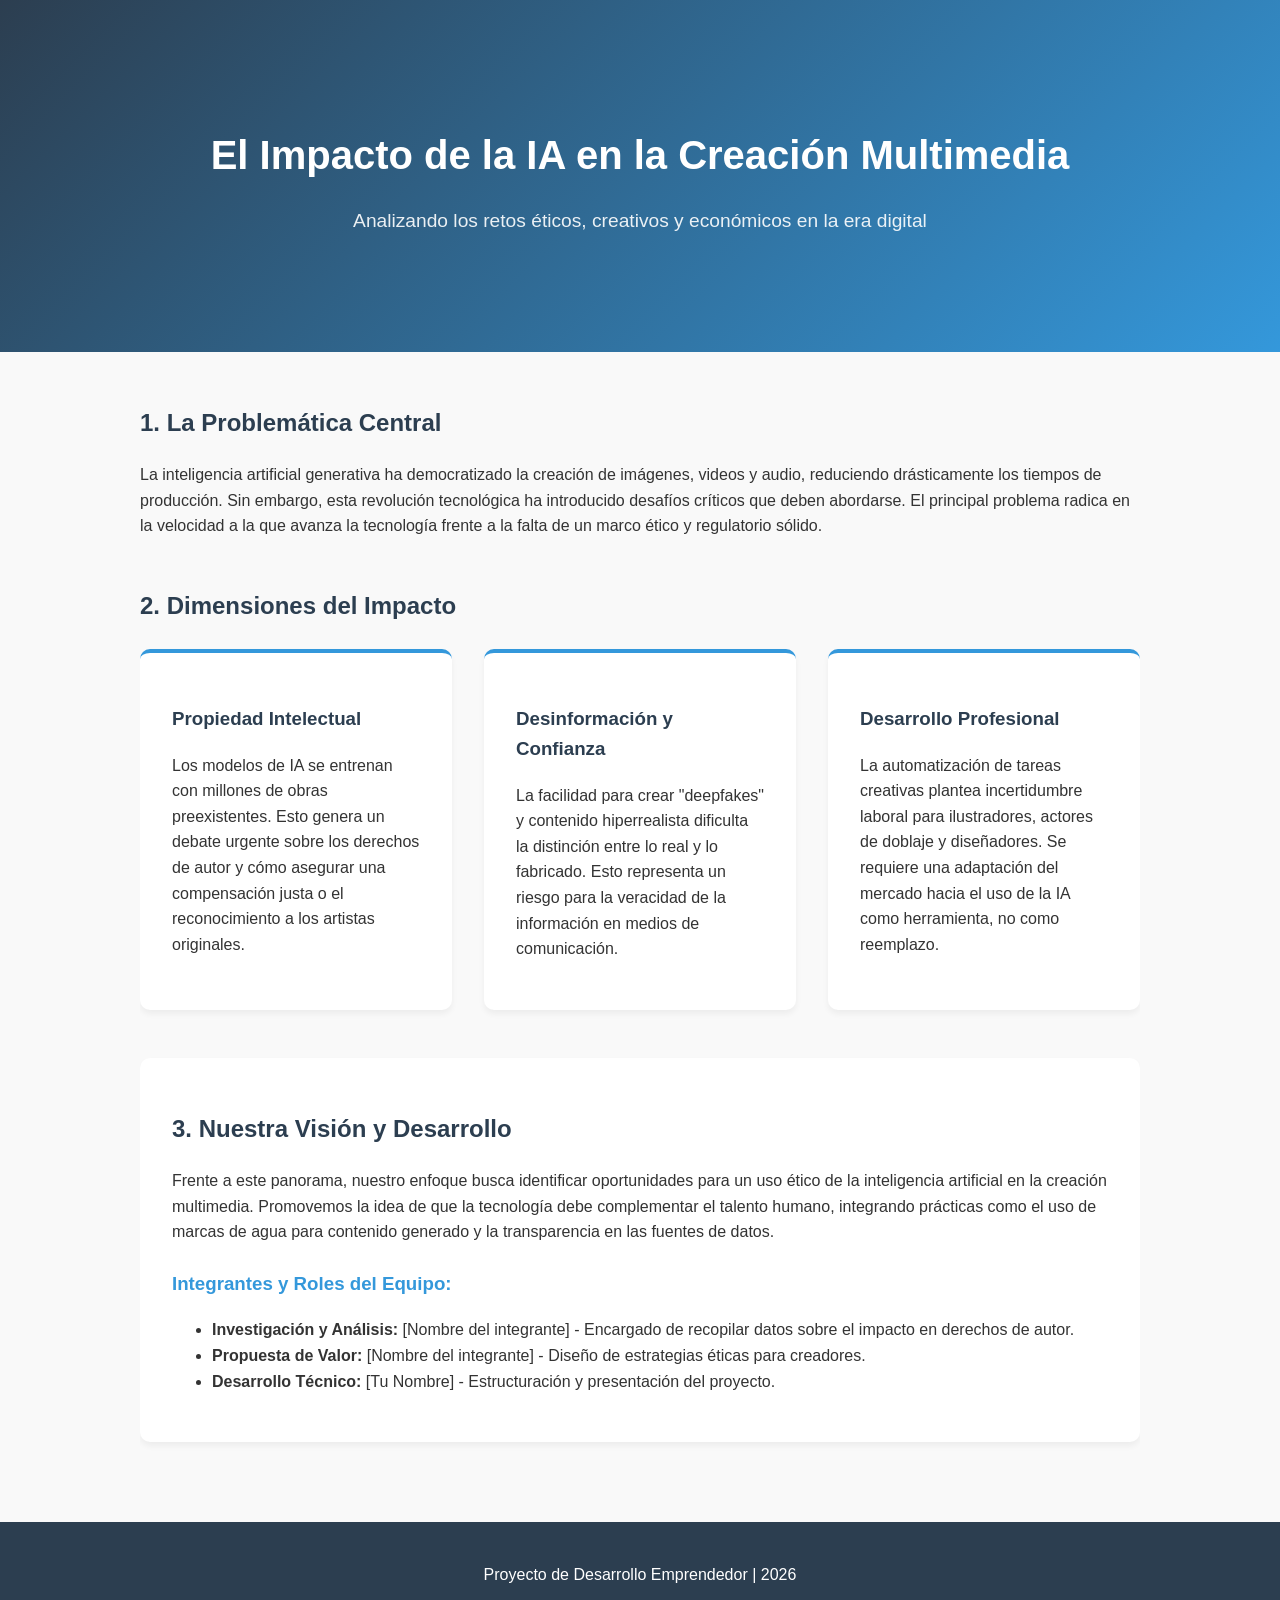
==== index.html @ b36f7582 "Sitio web" ====
<!DOCTYPE html>
<html lang="es">
	<head>
		    <meta charset="UTF-8">
		        <meta name="viewport" content="width=device-width, initial-scale=1.0">
			    <title>IA y Multimedia | Análisis del Impacto</title>
			        <style>
        /* Estilos generales */
        body { 
		            font-family: 'Segoe UI', Tahoma, Geneva, Verdana, sans-serif; 
			                line-height: 1.6; 
					            margin: 0; 
						                padding: 0; 
								            color: #333; 
									                background-color: #f9f9f9;
											        }
	        .container { 
			            width: 85%; 
				                max-width: 1000px;
						            margin: auto; 
							                overflow: hidden; 
									            padding: 2rem 0; 
										            }
		        h1, h2, h3 { color: #2c3e50; }
			        
			        /* Cabecera (Hero Section) */
			        header { 
					            background: linear-gradient(135deg, #2c3e50, #3498db); 
						                color: #fff; 
								            padding: 4rem 0; 
									                text-align: center; 
											        }
				        header h1 { color: #fff; margin-bottom: 0.5rem; font-size: 2.5rem; }
					        header p { font-size: 1.2rem; opacity: 0.9; }

						        /* Tarjetas de cuadrícula */
						        .grid { 
								            display: grid; 
									                grid-template-columns: repeat(auto-fit, minmax(300px, 1fr)); 
											            gap: 2rem; 
												                margin-top: 1.5rem;
														        }
							        .card { 
									            background: #fff; 
										                padding: 2rem; 
												            border-radius: 10px; 
													                box-shadow: 0 4px 6px rgba(0,0,0,0.05); 
															            border-top: 4px solid #3498db;
																            }
								        
								        /* Sección del Proyecto / Equipo */
								        .equipo {
										            background: #fff;
											                padding: 2rem;
													            border-radius: 10px;
														                margin-top: 3rem;
																            box-shadow: 0 4px 6px rgba(0,0,0,0.05);
																	            }

									        /* Pie de página */
									        footer { 
											            background: #2c3e50; 
												                color: #fff; 
														            text-align: center; 
															                padding: 1.5rem 0; 
																	            margin-top: 3rem; 
																		            }

										        /* Responsividad para móviles */
										        @media(max-width: 768px) { 
												            header { padding: 2rem 0; }
													                .container { width: 95%; }
															        }
											    </style>
	</head>
	<body>

		    <header>
			            <div class="container">
					                <h1>El Impacto de la IA en la Creación Multimedia</h1>
							            <p>Analizando los retos éticos, creativos y económicos en la era digital</p>
								            </div>
									        </header>

										    <div class="container">
											            <section id="problematica">
													                <h2>1. La Problemática Central</h2>
															            <p>La inteligencia artificial generativa ha democratizado la creación de imágenes, videos y audio, reduciendo drásticamente los tiempos de producción. Sin embargo, esta revolución tecnológica ha introducido desafíos críticos que deben abordarse. El principal problema radica en la velocidad a la que avanza la tecnología frente a la falta de un marco ético y regulatorio sólido.</p>
																            </section>

																	            <section id="impacto" style="margin-top: 3rem;">
																			                <h2>2. Dimensiones del Impacto</h2>
																					            <div class="grid">
																							                    <div class="card">
																										                        <h3>Propiedad Intelectual</h3>
																													                    <p>Los modelos de IA se entrenan con millones de obras preexistentes. Esto genera un debate urgente sobre los derechos de autor y cómo asegurar una compensación justa o el reconocimiento a los artistas originales.</p>
																															                    </div>
																																	                    <div class="card">
																																				                        <h3>Desinformación y Confianza</h3>
																																							                    <p>La facilidad para crear "deepfakes" y contenido hiperrealista dificulta la distinción entre lo real y lo fabricado. Esto representa un riesgo para la veracidad de la información en medios de comunicación.</p>
																																									                    </div>
																																											                    <div class="card">
																																														                        <h3>Desarrollo Profesional</h3>
																																																	                    <p>La automatización de tareas creativas plantea incertidumbre laboral para ilustradores, actores de doblaje y diseñadores. Se requiere una adaptación del mercado hacia el uso de la IA como herramienta, no como reemplazo.</p>
																																																			                    </div>
																																																					                </div>
																																																							        </section>

																																																								        <section class="equipo" id="proyecto">
																																																										            <h2>3. Nuestra Visión y Desarrollo</h2>
																																																											                <p>Frente a este panorama, nuestro enfoque busca identificar oportunidades para un uso ético de la inteligencia artificial en la creación multimedia. Promovemos la idea de que la tecnología debe complementar el talento humano, integrando prácticas como el uso de marcas de agua para contenido generado y la transparencia en las fuentes de datos.</p>
																																																													            
																																																													            <h3 style="margin-top: 1.5rem; color: #3498db;">Integrantes y Roles del Equipo:</h3>
																																																														                <ul>
																																																																	                <li><strong>Investigación y Análisis:</strong> [Nombre del integrante] - Encargado de recopilar datos sobre el impacto en derechos de autor.</li>
																																																																			                <li><strong>Propuesta de Valor:</strong> [Nombre del integrante] - Diseño de estrategias éticas para creadores.</li>
																																																																					                <li><strong>Desarrollo Técnico:</strong> [Tu Nombre] - Estructuración y presentación del proyecto.</li>
																																																																							            </ul>
																																																																								            </section>
																																																																									        </div>

																																																																										    <footer>
																																																																											            <p>Proyecto de Desarrollo Emprendedor | 2026</p>
																																																																												        </footer>

	</body>
</html>
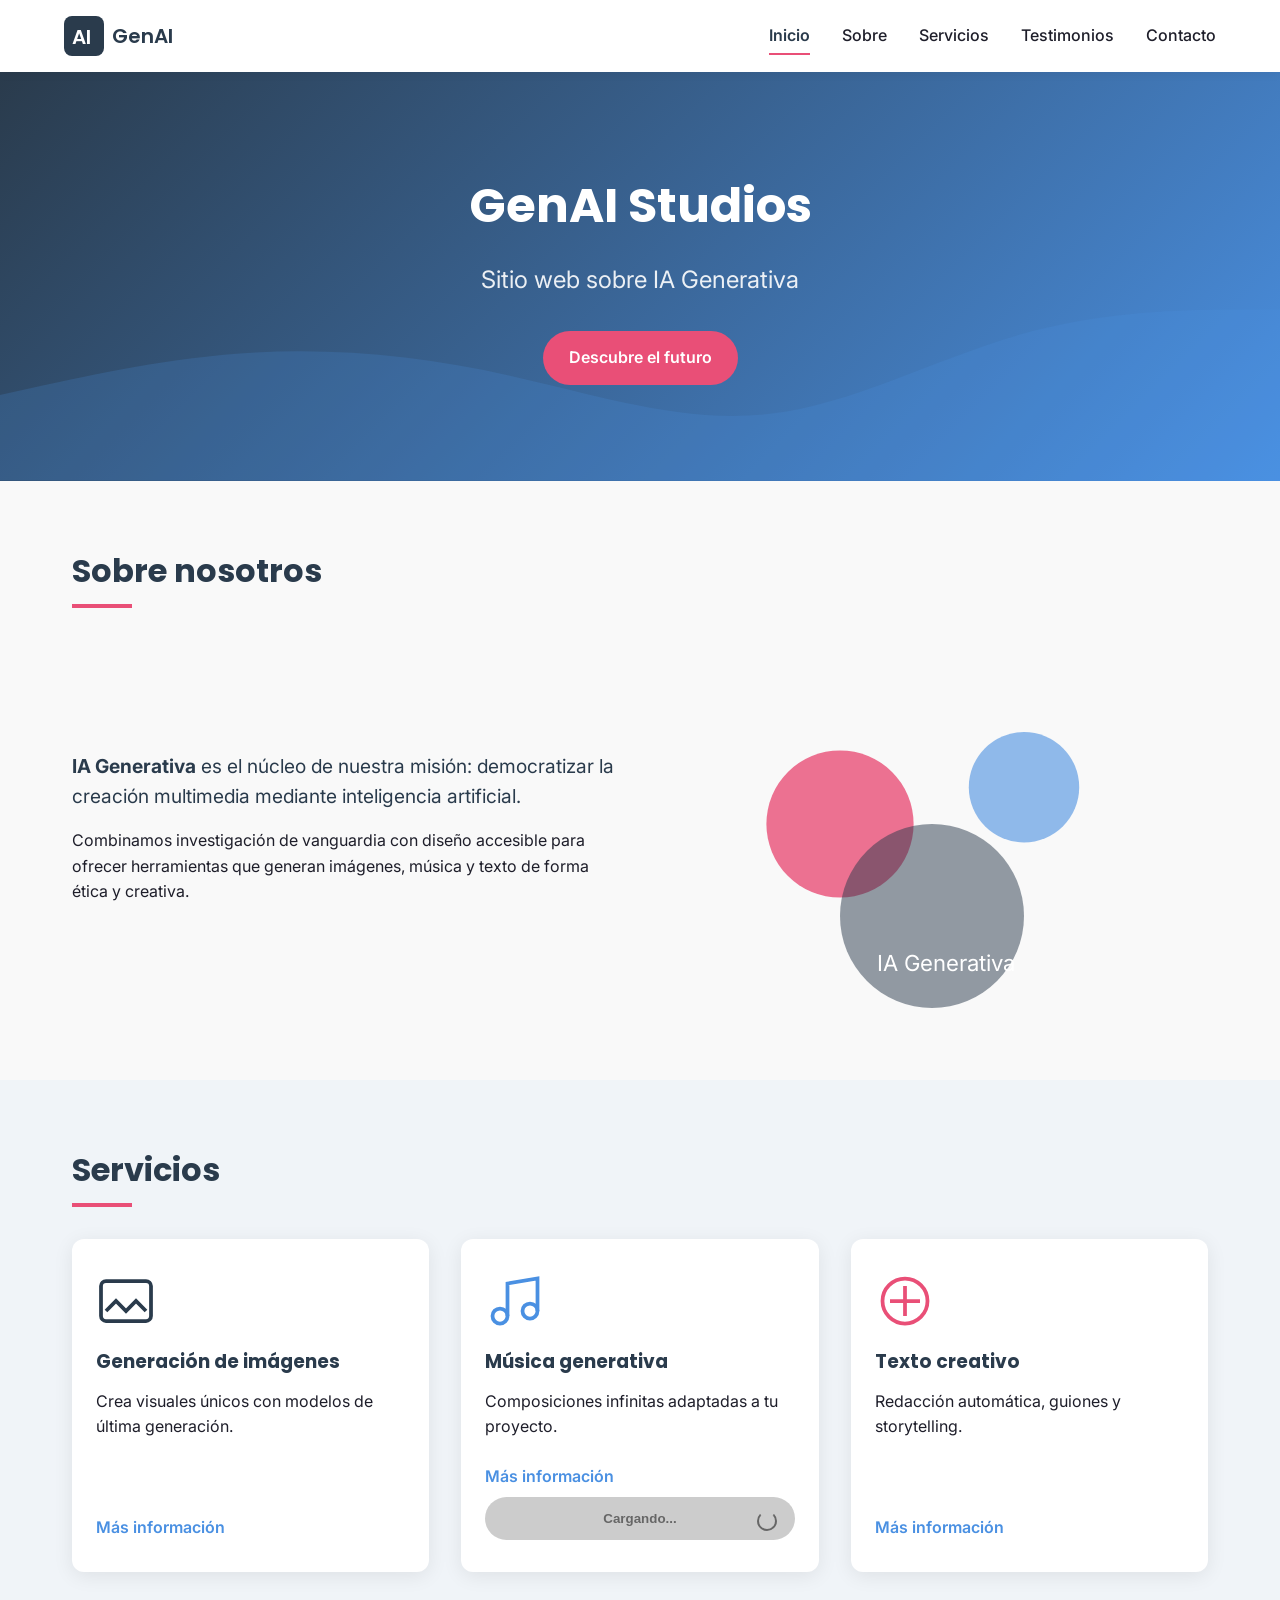
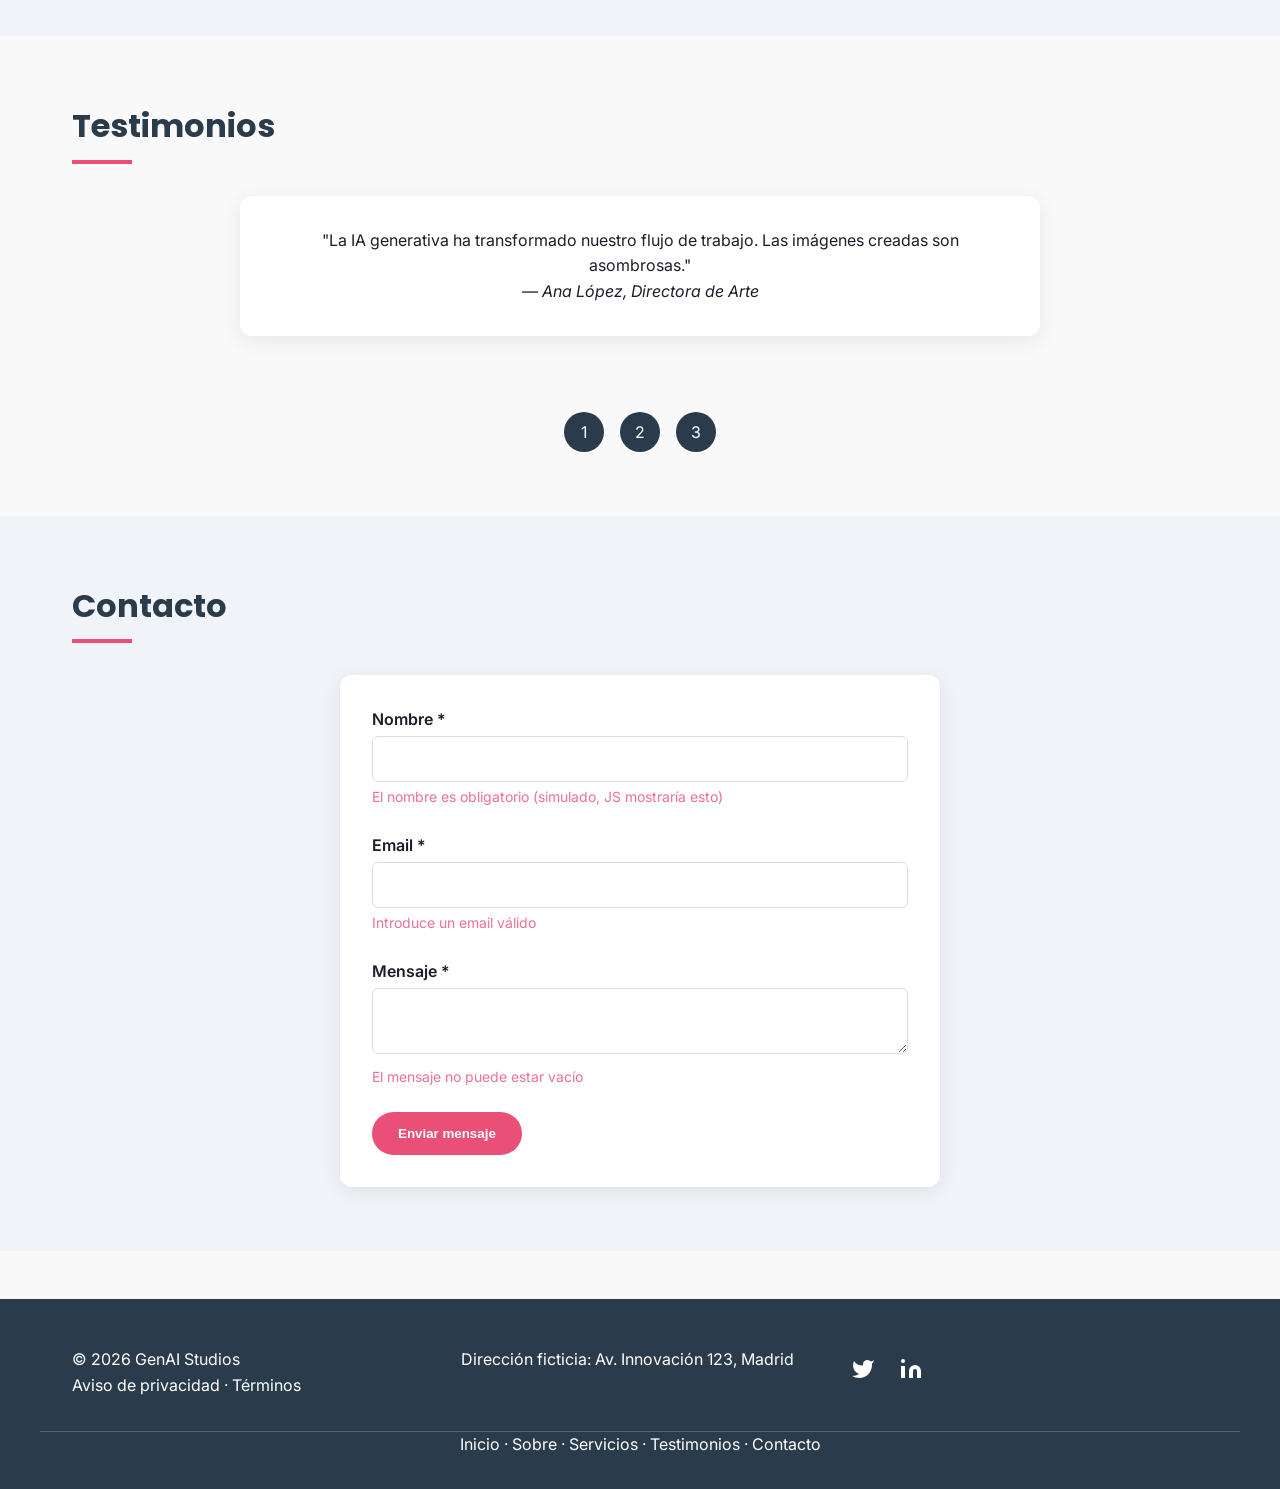
==== commit eafa30b6: "Add files via upload" ====
--- a/index.html
+++ b/index.html
@@ -1,128 +1,277 @@
 <!DOCTYPE html>
 <html lang="es">
-	<head>
-		    <meta charset="UTF-8">
-		        <meta name="viewport" content="width=device-width, initial-scale=1.0">
-			    <title>IA y Multimedia | Análisis del Impacto</title>
-			        <style>
-        /* Estilos generales */
-        body { 
-		            font-family: 'Segoe UI', Tahoma, Geneva, Verdana, sans-serif; 
-			                line-height: 1.6; 
-					            margin: 0; 
-						                padding: 0; 
-								            color: #333; 
-									                background-color: #f9f9f9;
-											        }
-	        .container { 
-			            width: 85%; 
-				                max-width: 1000px;
-						            margin: auto; 
-							                overflow: hidden; 
-									            padding: 2rem 0; 
-										            }
-		        h1, h2, h3 { color: #2c3e50; }
-			        
-			        /* Cabecera (Hero Section) */
-			        header { 
-					            background: linear-gradient(135deg, #2c3e50, #3498db); 
-						                color: #fff; 
-								            padding: 4rem 0; 
-									                text-align: center; 
-											        }
-				        header h1 { color: #fff; margin-bottom: 0.5rem; font-size: 2.5rem; }
-					        header p { font-size: 1.2rem; opacity: 0.9; }
-
-						        /* Tarjetas de cuadrícula */
-						        .grid { 
-								            display: grid; 
-									                grid-template-columns: repeat(auto-fit, minmax(300px, 1fr)); 
-											            gap: 2rem; 
-												                margin-top: 1.5rem;
-														        }
-							        .card { 
-									            background: #fff; 
-										                padding: 2rem; 
-												            border-radius: 10px; 
-													                box-shadow: 0 4px 6px rgba(0,0,0,0.05); 
-															            border-top: 4px solid #3498db;
-																            }
-								        
-								        /* Sección del Proyecto / Equipo */
-								        .equipo {
-										            background: #fff;
-											                padding: 2rem;
-													            border-radius: 10px;
-														                margin-top: 3rem;
-																            box-shadow: 0 4px 6px rgba(0,0,0,0.05);
-																	            }
-
-									        /* Pie de página */
-									        footer { 
-											            background: #2c3e50; 
-												                color: #fff; 
-														            text-align: center; 
-															                padding: 1.5rem 0; 
-																	            margin-top: 3rem; 
-																		            }
-
-										        /* Responsividad para móviles */
-										        @media(max-width: 768px) { 
-												            header { padding: 2rem 0; }
-													                .container { width: 95%; }
-															        }
-											    </style>
-	</head>
-	<body>
-
-		    <header>
-			            <div class="container">
-					                <h1>El Impacto de la IA en la Creación Multimedia</h1>
-							            <p>Analizando los retos éticos, creativos y económicos en la era digital</p>
-								            </div>
-									        </header>
-
-										    <div class="container">
-											            <section id="problematica">
-													                <h2>1. La Problemática Central</h2>
-															            <p>La inteligencia artificial generativa ha democratizado la creación de imágenes, videos y audio, reduciendo drásticamente los tiempos de producción. Sin embargo, esta revolución tecnológica ha introducido desafíos críticos que deben abordarse. El principal problema radica en la velocidad a la que avanza la tecnología frente a la falta de un marco ético y regulatorio sólido.</p>
-																            </section>
-
-																	            <section id="impacto" style="margin-top: 3rem;">
-																			                <h2>2. Dimensiones del Impacto</h2>
-																					            <div class="grid">
-																							                    <div class="card">
-																										                        <h3>Propiedad Intelectual</h3>
-																													                    <p>Los modelos de IA se entrenan con millones de obras preexistentes. Esto genera un debate urgente sobre los derechos de autor y cómo asegurar una compensación justa o el reconocimiento a los artistas originales.</p>
-																															                    </div>
-																																	                    <div class="card">
-																																				                        <h3>Desinformación y Confianza</h3>
-																																							                    <p>La facilidad para crear "deepfakes" y contenido hiperrealista dificulta la distinción entre lo real y lo fabricado. Esto representa un riesgo para la veracidad de la información en medios de comunicación.</p>
-																																									                    </div>
-																																											                    <div class="card">
-																																														                        <h3>Desarrollo Profesional</h3>
-																																																	                    <p>La automatización de tareas creativas plantea incertidumbre laboral para ilustradores, actores de doblaje y diseñadores. Se requiere una adaptación del mercado hacia el uso de la IA como herramienta, no como reemplazo.</p>
-																																																			                    </div>
-																																																					                </div>
-																																																							        </section>
-
-																																																								        <section class="equipo" id="proyecto">
-																																																										            <h2>3. Nuestra Visión y Desarrollo</h2>
-																																																											                <p>Frente a este panorama, nuestro enfoque busca identificar oportunidades para un uso ético de la inteligencia artificial en la creación multimedia. Promovemos la idea de que la tecnología debe complementar el talento humano, integrando prácticas como el uso de marcas de agua para contenido generado y la transparencia en las fuentes de datos.</p>
-																																																													            
-																																																													            <h3 style="margin-top: 1.5rem; color: #3498db;">Integrantes y Roles del Equipo:</h3>
-																																																														                <ul>
-																																																																	                <li><strong>Investigación y Análisis:</strong> [Nombre del integrante] - Encargado de recopilar datos sobre el impacto en derechos de autor.</li>
-																																																																			                <li><strong>Propuesta de Valor:</strong> [Nombre del integrante] - Diseño de estrategias éticas para creadores.</li>
-																																																																					                <li><strong>Desarrollo Técnico:</strong> [Tu Nombre] - Estructuración y presentación del proyecto.</li>
-																																																																							            </ul>
-																																																																								            </section>
-																																																																									        </div>
-
-																																																																										    <footer>
-																																																																											            <p>Proyecto de Desarrollo Emprendedor | 2026</p>
-																																																																												        </footer>
-
-	</body>
+<head>
+  <meta charset="UTF-8">
+  <meta name="viewport" content="width=device-width, initial-scale=1.0">
+  <title>GenAI Studios · IA Generativa</title>
+  <!-- Meta description (incluye el tema) -->
+  <meta name="description" content="Sitio web sobre IA Generativa: exploramos el futuro de la multimedia generada por inteligencia artificial. Prototipo estático con HTML y CSS.">
+  <!-- Open Graph / Facebook -->
+  <meta property="og:type" content="website">
+  <meta property="og:title" content="GenAI Studios · IA Generativa">
+  <meta property="og:description" content="Sitio web sobre IA Generativa: multimedia generada por inteligencia artificial. Prototipo interactivo solo con CSS.">
+  <meta property="og:image" content="https://via.placeholder.com/1200x630/2A3B4C/FFFFFF?text=IA+Generativa"> <!-- URL externa opcional -->
+  <meta property="og:url" content="https://ejemplo.com">
+  <meta name="twitter:card" content="summary_large_image">
+  <!-- Fuentes Google -->
+  <link rel="preconnect" href="https://fonts.googleapis.com">
+  <link rel="preconnect" href="https://fonts.gstatic.com" crossorigin>
+  <link href="https://fonts.googleapis.com/css2?family=Inter:opsz,wght@14..32,400;14..32,600;14..32,700&family=Poppins:wght@500;600&display=swap" rel="stylesheet">
+  <!-- Estilos -->
+  <link rel="stylesheet" href="styles.css">
+  <!-- Tema del sitio (comentario obligatorio) -->
+  <!-- Tema del sitio: IA Generativa -->
+</head>
+<body data-topic="IA Generativa">
+  <!-- 
+    =============================================
+    INTERACCIONES IMPLEMENTADAS (SIN JAVASCRIPT)
+    =============================================
+    1. Menú responsive: checkbox-hack (input + label).
+    2. Modal con :target (CTA del hero).
+    3. Tarjetas de servicios con details/summary (más info).
+    4. Carrusel de testimonios con radio buttons + labels.
+    5. Formulario con validación HTML5 y mensaje de éxito mediante ancla (#contacto-gracias).
+    6. Navegación suave con scroll-behavior: smooth.
+    7. Página activa: aria-current="page" en el enlace "Inicio".
+    8. Efectos hover/focus con transiciones y sombras.
+    9. Animaciones al cargar (simulan scroll reveal) con respeto a prefers-reduced-motion.
+    10. Microinteracciones en iconos sociales con @keyframes.
+
+    LIMITACIONES (COMPORTAMIENTOS QUE REQUERIRÍAN JS O BACKEND)
+    - Envío real del formulario: necesitaría backend o fetch. Aquí se simula con ancla.
+    - Validación en tiempo real con mensajes dinámicos: se usaría JS para mostrar errores.
+    - Scroll reveal real (Intersection Observer): se simula con animación al cargar.
+    - Estados de carga (loading/spinner): se muestra un ejemplo estático comentado en servicios.
+    - Persistencia del carrusel sin recarga: los radios funcionan, pero no hay auto-play.
+    =============================================
+  -->
+
+  <!-- HEADER con menú responsive (checkbox hack) -->
+  <header class="header">
+    <div class="header__container">
+      <!-- Logo SVG inline -->
+      <a href="#" class="logo" aria-label="GenAI Studios">
+        <svg width="40" height="40" viewBox="0 0 40 40" fill="none" xmlns="http://www.w3.org/2000/svg" aria-hidden="true">
+          <rect width="40" height="40" rx="8" fill="var(--color-primary)" />
+          <text x="8" y="28" font-family="Poppins, sans-serif" font-size="20" font-weight="600" fill="white">AI</text>
+        </svg>
+        <span class="logo__text">GenAI</span>
+      </a>
+
+      <!-- Checkbox oculto para menú hamburguesa -->
+      <input type="checkbox" id="menu-toggle" class="menu-toggle" aria-hidden="true">
+      <label for="menu-toggle" class="menu-icon" aria-label="Abrir menú">
+        <span></span><span></span><span></span>
+      </label>
+
+      <!-- Menú de navegación -->
+      <nav class="nav" aria-label="Principal">
+        <ul class="nav__list">
+          <li class="nav__item"><a href="#" class="nav__link" aria-current="page">Inicio</a></li>
+          <li class="nav__item"><a href="#sobre" class="nav__link">Sobre</a></li>
+          <li class="nav__item"><a href="#servicios" class="nav__link">Servicios</a></li>
+          <li class="nav__item"><a href="#testimonios" class="nav__link">Testimonios</a></li>
+          <li class="nav__item"><a href="#contacto" class="nav__link">Contacto</a></li>
+        </ul>
+      </nav>
+    </div>
+  </header>
+
+  <main>
+    <!-- HERO con CTA que abre modal :target -->
+    <section class="hero" id="inicio">
+      <div class="hero__content">
+        <h1 class="hero__title">GenAI Studios</h1>
+        <p class="hero__subtitle">Sitio web sobre IA Generativa</p>
+        <a href="#modal-cta" class="btn btn--primary">Descubre el futuro</a>
+      </div>
+      <!-- Fondo SVG inline (ondas) -->
+      <svg class="hero__wave" xmlns="http://www.w3.org/2000/svg" viewBox="0 0 1440 320" preserveAspectRatio="none" aria-hidden="true">
+        <path fill="var(--color-secondary)" fill-opacity="0.2" d="M0,224L48,213.3C96,203,192,181,288,176C384,171,480,181,576,202.7C672,224,768,256,864,245.3C960,235,1056,181,1152,154.7C1248,128,1344,128,1392,128L1440,128L1440,320L1392,320C1344,320,1248,320,1152,320C1056,320,960,320,864,320C768,320,672,320,576,320C480,320,384,320,288,320C192,320,96,320,48,320L0,320Z"></path>
+      </svg>
+    </section>
+
+    <!-- MODAL CSS-only (activado por :target) -->
+    <div class="modal" id="modal-cta">
+      <div class="modal__content">
+        <h2>Bienvenido al futuro generativo</h2>
+        <p>Este modal se abre con <code>:target</code> sin JavaScript. Explora las posibilidades de la IA generativa en multimedia.</p>
+        <a href="#" class="btn btn--secondary">Cerrar</a>
+      </div>
+    </div>
+
+    <!-- SECCIÓN SOBRE NOSOTROS -->
+    <section class="section" id="sobre">
+      <div class="container">
+        <h2 class="section__title">Sobre nosotros</h2>
+        <div class="sobre-grid">
+          <div class="sobre-text">
+            <!-- Primera línea con el tema y objetivo (obligatorio) -->
+            <p class="sobre-intro"><strong>IA Generativa</strong> es el núcleo de nuestra misión: democratizar la creación multimedia mediante inteligencia artificial.</p>
+            <p>Combinamos investigación de vanguardia con diseño accesible para ofrecer herramientas que generan imágenes, música y texto de forma ética y creativa.</p>
+          </div>
+          <div class="sobre-image">
+            <!-- SVG inline ilustrativo -->
+            <svg width="100%" height="200" viewBox="0 0 300 200" xmlns="http://www.w3.org/2000/svg" aria-hidden="true">
+              <circle cx="100" cy="100" r="40" fill="var(--color-accent)" opacity="0.8" />
+              <circle cx="200" cy="80" r="30" fill="var(--color-secondary)" opacity="0.6" />
+              <circle cx="150" cy="150" r="50" fill="var(--color-primary)" opacity="0.5" />
+              <text x="120" y="180" font-family="Inter" fill="white" font-size="12">IA Generativa</text>
+            </svg>
+          </div>
+        </div>
+      </div>
+    </section>
+
+    <!-- SECCIÓN SERVICIOS con tarjetas y details/summary -->
+    <section class="section section--alt" id="servicios">
+      <div class="container">
+        <h2 class="section__title">Servicios</h2>
+        <div class="cards-grid">
+          <!-- Tarjeta 1 -->
+          <article class="card">
+            <svg class="card__icon" width="60" height="60" viewBox="0 0 24 24" fill="none" stroke="currentColor" stroke-width="1.5" aria-hidden="true"><path d="M4 16l4-4 4 4 4-4 4 4" stroke="var(--color-primary)"/><rect x="2" y="4" width="20" height="16" rx="2" stroke="var(--color-primary)"/></svg>
+            <h3 class="card__title">Generación de imágenes</h3>
+            <p class="card__desc">Crea visuales únicos con modelos de última generación.</p>
+            <details class="card__details">
+              <summary class="card__summary">Más información</summary>
+              <p class="card__extra">Desde bocetos a fotorrealismo, entrenamos modelos personalizados para tu marca.</p>
+            </details>
+          </article>
+          <!-- Tarjeta 2 con simulación de "loading" (estático) -->
+          <article class="card">
+            <svg class="card__icon" width="60" height="60" viewBox="0 0 24 24" fill="none" stroke="currentColor" stroke-width="1.5" aria-hidden="true"><path d="M9 18V5l12-2v13" stroke="var(--color-secondary)"/><circle cx="6" cy="18" r="3" stroke="var(--color-secondary)"/><circle cx="18" cy="16" r="3" stroke="var(--color-secondary)"/></svg>
+            <h3 class="card__title">Música generativa</h3>
+            <p class="card__desc">Composiciones infinitas adaptadas a tu proyecto.</p>
+            <details class="card__details">
+              <summary class="card__summary">Más información</summary>
+              <p class="card__extra">Usamos redes neuronales para generar bandas sonoras únicas en tiempo real.</p>
+            </details>
+            <!-- Ejemplo de botón con spinner CSS (simula loading, solo visual) -->
+            <button class="btn btn--loading-sim" disabled aria-label="Simulación de carga">Cargando...</button>
+            <!-- Comentario: en un caso real, JS cambiaría el estado. Aquí es estático. -->
+          </article>
+          <!-- Tarjeta 3 -->
+          <article class="card">
+            <svg class="card__icon" width="60" height="60" viewBox="0 0 24 24" fill="none" stroke="currentColor" stroke-width="1.5" aria-hidden="true"><path d="M12 6v12M6 12h12" stroke="var(--color-accent)"/><circle cx="12" cy="12" r="9" stroke="var(--color-accent)"/></svg>
+            <h3 class="card__title">Texto creativo</h3>
+            <p class="card__desc">Redacción automática, guiones y storytelling.</p>
+            <details class="card__details">
+              <summary class="card__summary">Más información</summary>
+              <p class="card__extra">Modelos de lenguaje ajustados a tu tono y necesidades.</p>
+            </details>
+          </article>
+        </div>
+      </div>
+    </section>
+
+    <!-- SECCIÓN TESTIMONIOS con carrusel de radio buttons -->
+    <section class="section" id="testimonios">
+      <div class="container">
+        <h2 class="section__title">Testimonios</h2>
+        <div class="carousel-container">
+          <!-- Radios ocultos -->
+          <input type="radio" name="testimonial" id="test-1" class="carousel-radio" checked>
+          <input type="radio" name="testimonial" id="test-2" class="carousel-radio">
+          <input type="radio" name="testimonial" id="test-3" class="carousel-radio">
+
+          <!-- Slides -->
+          <div class="carousel-slides">
+            <div class="slide" id="slide1">
+              <blockquote>
+                <p>"La IA generativa ha transformado nuestro flujo de trabajo. Las imágenes creadas son asombrosas."</p>
+                <cite>— Ana López, Directora de Arte</cite>
+              </blockquote>
+            </div>
+            <div class="slide" id="slide2">
+              <blockquote>
+                <p>"La música generada encaja perfectamente con nuestros vídeos. Ahorramos horas de edición."</p>
+                <cite>— Carlos Ruiz, Productor Audiovisual</cite>
+              </blockquote>
+            </div>
+            <div class="slide" id="slide3">
+              <blockquote>
+                <p>"El texto generado es coherente y creativo. Ideal para campañas de marketing."</p>
+                <cite>— Marta Gómez, Content Manager</cite>
+              </blockquote>
+            </div>
+          </div>
+
+          <!-- Controles (labels) -->
+          <div class="carousel-controls">
+            <label for="test-1" class="carousel-label" aria-label="Testimonio 1">1</label>
+            <label for="test-2" class="carousel-label" aria-label="Testimonio 2">2</label>
+            <label for="test-3" class="carousel-label" aria-label="Testimonio 3">3</label>
+          </div>
+        </div>
+      </div>
+    </section>
+
+    <!-- SECCIÓN CONTACTO con formulario y éxito por ancla -->
+    <section class="section section--alt" id="contacto">
+      <div class="container">
+        <h2 class="section__title">Contacto</h2>
+        <!-- Formulario con validación HTML5; action apunta a #contacto-gracias -->
+        <form action="#contacto-gracias" method="get" class="form">
+          <div class="form__group">
+            <label for="nombre">Nombre *</label>
+            <input type="text" id="nombre" name="nombre" required aria-required="true" aria-describedby="nombre-error">
+            <!-- Mensaje de error estático (solo visible con :invalid? No sin JS. Se comenta su propósito) -->
+            <span id="nombre-error" class="form__error">El nombre es obligatorio (simulado, JS mostraría esto)</span>
+          </div>
+          <div class="form__group">
+            <label for="email">Email *</label>
+            <input type="email" id="email" name="email" required aria-required="true" aria-describedby="email-error">
+            <span id="email-error" class="form__error">Introduce un email válido</span>
+          </div>
+          <div class="form__group">
+            <label for="mensaje">Mensaje *</label>
+            <textarea id="mensaje" name="mensaje" required aria-required="true" aria-describedby="mensaje-error"></textarea>
+            <span id="mensaje-error" class="form__error">El mensaje no puede estar vacío</span>
+          </div>
+          <button type="submit" class="btn btn--primary">Enviar mensaje</button>
+        </form>
+
+        <!-- Mensaje de éxito oculto que se muestra al llegar al ancla #contacto-gracias -->
+        <div id="contacto-gracias" class="success-message">
+          <p>¡Gracias por contactarnos! Te responderemos a la mayor brevedad. (Simulación: el envío real requiere backend).</p>
+          <a href="#contacto" class="btn btn--secondary">Volver al formulario</a>
+        </div>
+      </div>
+    </section>
+  </main>
+
+  <!-- FOOTER -->
+  <footer class="footer">
+    <div class="container footer__grid">
+      <div class="footer__col">
+        <p>&copy; 2026 GenAI Studios</p>
+        <p>Aviso de privacidad · Términos</p>
+      </div>
+      <div class="footer__col">
+        <p>Dirección ficticia: Av. Innovación 123, Madrid</p>
+      </div>
+      <div class="footer__col footer__social">
+        <!-- Iconos sociales con microinteracción (hover animado) -->
+        <a href="#" aria-label="Twitter">
+          <svg width="24" height="24" viewBox="0 0 24 24" fill="currentColor"><path d="M23 3a10.9 10.9 0 0 1-3.14 1.53 4.48 4.48 0 0 0-7.86 3v1A10.66 10.66 0 0 1 3 4s-4 9 5 13a11.64 11.64 0 0 1-7 2c9 5 20 0 20-11.5a4.5 4.5 0 0 0-.08-.83A7.72 7.72 0 0 0 23 3z"/></svg>
+        </a>
+        <a href="#" aria-label="LinkedIn">
+          <svg width="24" height="24" viewBox="0 0 24 24" fill="currentColor"><path d="M16 8a6 6 0 0 1 6 6v7h-4v-7a2 2 0 0 0-2-2 2 2 0 0 0-2 2v7h-4v-7a6 6 0 0 1 6-6z"/><rect x="2" y="9" width="4" height="12"/><circle cx="4" cy="4" r="2"/></svg>
+        </a>
+      </div>
+    </div>
+    <!-- Enlaces secundarios -->
+    <div class="container footer__links">
+      <a href="#">Inicio</a> · <a href="#sobre">Sobre</a> · <a href="#servicios">Servicios</a> · <a href="#testimonios">Testimonios</a> · <a href="#contacto">Contacto</a>
+    </div>
+  </footer>
+
+  <!-- Nota sobre sitemap y robots (recomendados pero no incluidos por restricción) -->
+  <!-- 
+    En un sitio real se incluirían robots.txt y sitemap.xml para SEO.
+    Por restricción del entregable (solo HTML/CSS) no se añaden.
+  -->
+</body>
 </html>
-
--- a/styles.css
+++ b/styles.css
@@ -0,0 +1,670 @@
+/* ========== GLOBAL & VARIABLES ========== */
+:root {
+  /* Paleta de 3 colores */
+  --color-primary: #2A3B4C;    /* Azul oscuro */
+  --color-secondary: #4A90E2;  /* Azul medio */
+  --color-accent: #E94F77;      /* Rosa */
+  --color-bg: #F9F9F9;
+  --color-text: #1E1E2A;
+  --color-text-light: #FFFFFF;
+  --color-border: #DDD;
+
+  /* Tipografía */
+  --font-body: 'Inter', sans-serif;
+  --font-heading: 'Poppins', sans-serif;
+
+  /* Transiciones */
+  --transition: all 0.3s ease;
+  --shadow: 0 4px 20px rgba(0,0,0,0.08);
+  --shadow-hover: 0 10px 30px rgba(0,0,0,0.15);
+
+  /* Espaciado */
+  --container-padding: 1.5rem;
+  --section-spacing: 4rem;
+}
+
+/* Reset básico */
+* {
+  margin: 0;
+  padding: 0;
+  box-sizing: border-box;
+}
+
+html {
+  scroll-behavior: smooth; /* Navegación suave */
+  font-size: 100%;
+}
+
+body {
+  font-family: var(--font-body);
+  color: var(--color-text);
+  background-color: var(--color-bg);
+  line-height: 1.6;
+}
+
+/* ========== LAYOUT ========== */
+.container {
+  max-width: 1200px;
+  margin: 0 auto;
+  padding: 0 var(--container-padding);
+}
+
+.section {
+  padding: var(--section-spacing) 0;
+}
+
+.section--alt {
+  background-color: #f0f4f8;
+}
+
+.section__title {
+  font-family: var(--font-heading);
+  font-size: 2rem;
+  margin-bottom: 2rem;
+  color: var(--color-primary);
+  position: relative;
+  display: inline-block;
+}
+.section__title::after {
+  content: '';
+  display: block;
+  width: 60px;
+  height: 4px;
+  background: var(--color-accent);
+  margin-top: 0.5rem;
+}
+
+/* ========== HEADER & NAV (checkbox hack) ========== */
+.header {
+  background-color: white;
+  box-shadow: 0 2px 10px rgba(0,0,0,0.05);
+  position: sticky;
+  top: 0;
+  z-index: 100;
+}
+
+.header__container {
+  display: flex;
+  justify-content: space-between;
+  align-items: center;
+  max-width: 1200px;
+  margin: 0 auto;
+  padding: 1rem var(--container-padding);
+}
+
+.logo {
+  display: flex;
+  align-items: center;
+  gap: 0.5rem;
+  text-decoration: none;
+  font-weight: 600;
+  font-family: var(--font-heading);
+  color: var(--color-primary);
+}
+
+.logo__text {
+  font-size: 1.25rem;
+}
+
+/* Checkbox oculto */
+.menu-toggle {
+  display: none;
+}
+
+/* Ícono hamburguesa (solo móvil) */
+.menu-icon {
+  display: none;
+  flex-direction: column;
+  justify-content: space-between;
+  width: 30px;
+  height: 21px;
+  cursor: pointer;
+}
+.menu-icon span {
+  display: block;
+  height: 3px;
+  width: 100%;
+  background-color: var(--color-primary);
+  border-radius: 3px;
+  transition: var(--transition);
+}
+
+.nav__list {
+  display: flex;
+  list-style: none;
+  gap: 2rem;
+}
+
+.nav__link {
+  text-decoration: none;
+  color: var(--color-text);
+  font-weight: 500;
+  padding: 0.5rem 0;
+  border-bottom: 2px solid transparent;
+  transition: var(--transition);
+}
+
+.nav__link:hover,
+.nav__link:focus {
+  color: var(--color-secondary);
+  border-bottom-color: var(--color-secondary);
+  outline: none;
+}
+
+.nav__link[aria-current="page"] {
+  border-bottom-color: var(--color-accent);
+  color: var(--color-primary);
+  font-weight: 600;
+}
+
+/* Responsive: mobile */
+@media (max-width: 768px) {
+  .menu-icon {
+    display: flex;
+  }
+
+  .nav {
+    position: absolute;
+    top: 100%;
+    left: 0;
+    right: 0;
+    background: white;
+    box-shadow: 0 10px 20px rgba(0,0,0,0.1);
+    max-height: 0;
+    overflow: hidden;
+    transition: max-height 0.4s ease;
+  }
+
+  .menu-toggle:checked ~ .nav {
+    max-height: 300px; /* suficiente para el menú */
+  }
+
+  .nav__list {
+    flex-direction: column;
+    padding: 1rem;
+    gap: 1rem;
+  }
+}
+
+/* ========== HERO ========== */
+.hero {
+  position: relative;
+  background: linear-gradient(135deg, var(--color-primary) 0%, var(--color-secondary) 100%);
+  color: white;
+  padding: 6rem 0;
+  text-align: center;
+  overflow: hidden;
+}
+
+.hero__content {
+  position: relative;
+  z-index: 2;
+  max-width: 800px;
+  margin: 0 auto;
+  padding: 0 1rem;
+}
+
+.hero__title {
+  font-family: var(--font-heading);
+  font-size: 3rem;
+  margin-bottom: 1rem;
+  animation: fadeInUp 1s ease;
+}
+
+.hero__subtitle {
+  font-size: 1.5rem;
+  margin-bottom: 2rem;
+  opacity: 0.9;
+}
+
+.hero__wave {
+  position: absolute;
+  bottom: 0;
+  left: 0;
+  width: 100%;
+  line-height: 0;
+}
+
+/* ========== BOTONES ========== */
+.btn {
+  display: inline-block;
+  padding: 0.75rem 1.5rem;
+  border-radius: 30px;
+  text-decoration: none;
+  font-weight: 600;
+  transition: var(--transition);
+  cursor: pointer;
+  border: 2px solid transparent;
+  background: transparent;
+}
+
+.btn--primary {
+  background-color: var(--color-accent);
+  color: white;
+}
+
+.btn--primary:hover,
+.btn--primary:focus {
+  background-color: transparent;
+  border-color: var(--color-accent);
+  color: var(--color-accent);
+  transform: translateY(-2px);
+  box-shadow: var(--shadow-hover);
+}
+
+.btn--secondary {
+  background-color: white;
+  color: var(--color-primary);
+  border: 2px solid var(--color-primary);
+}
+
+.btn--secondary:hover,
+.btn--secondary:focus {
+  background-color: var(--color-primary);
+  color: white;
+}
+
+/* Botón simulado de loading (estático) */
+.btn--loading-sim {
+  background-color: #ccc;
+  color: #666;
+  cursor: not-allowed;
+  margin-top: 0.5rem;
+  position: relative;
+  pointer-events: none; /* no interactuable */
+}
+.btn--loading-sim::after {
+  content: '';
+  position: absolute;
+  width: 1rem;
+  height: 1rem;
+  border: 2px solid #666;
+  border-top-color: transparent;
+  border-radius: 50%;
+  right: 1rem;
+  top: 0.7rem;
+  animation: spin 1s linear infinite;
+}
+@keyframes spin {
+  to { transform: rotate(360deg); }
+}
+
+/* ========== MODAL CON :TARGET ========== */
+.modal {
+  display: none;
+  position: fixed;
+  top: 0;
+  left: 0;
+  right: 0;
+  bottom: 0;
+  background: rgba(0,0,0,0.5);
+  z-index: 1000;
+  justify-content: center;
+  align-items: center;
+}
+
+.modal:target {
+  display: flex;
+}
+
+.modal__content {
+  background: white;
+  padding: 2rem;
+  border-radius: 8px;
+  max-width: 500px;
+  width: 90%;
+  position: relative;
+  animation: fadeIn 0.3s;
+}
+
+/* ========== SOBRE NOSOTROS ========== */
+.sobre-grid {
+  display: grid;
+  grid-template-columns: 1fr 1fr;
+  gap: 2rem;
+  align-items: center;
+}
+
+.sobre-intro {
+  font-size: 1.2rem;
+  margin-bottom: 1rem;
+  color: var(--color-primary);
+}
+
+.sobre-image svg {
+  max-width: 100%;
+  height: auto;
+}
+
+@media (max-width: 768px) {
+  .sobre-grid {
+    grid-template-columns: 1fr;
+  }
+}
+
+/* ========== TARJETAS DE SERVICIOS ========== */
+.cards-grid {
+  display: grid;
+  grid-template-columns: repeat(auto-fit, minmax(280px, 1fr));
+  gap: 2rem;
+}
+
+.card {
+  background: white;
+  padding: 2rem 1.5rem;
+  border-radius: 12px;
+  box-shadow: var(--shadow);
+  transition: var(--transition);
+  display: flex;
+  flex-direction: column;
+}
+
+.card:hover,
+.card:focus-within {
+  transform: translateY(-5px);
+  box-shadow: var(--shadow-hover);
+}
+
+.card__icon {
+  margin-bottom: 1rem;
+  color: var(--color-primary);
+}
+
+.card__title {
+  font-family: var(--font-heading);
+  margin-bottom: 0.75rem;
+  color: var(--color-primary);
+}
+
+.card__desc {
+  margin-bottom: 1rem;
+  flex-grow: 1;
+}
+
+.card__details {
+  margin-top: 0.5rem;
+}
+
+.card__summary {
+  cursor: pointer;
+  color: var(--color-secondary);
+  font-weight: 600;
+  list-style: none; /* quita triángulo por defecto */
+}
+.card__summary::-webkit-details-marker {
+  display: none;
+}
+.card__summary:hover {
+  text-decoration: underline;
+}
+
+.card__extra {
+  margin-top: 0.75rem;
+  padding: 0.75rem;
+  background: #f5f5f5;
+  border-radius: 6px;
+}
+
+/* ========== CARRUSEL CON RADIO ========== */
+.carousel-container {
+  position: relative;
+  max-width: 800px;
+  margin: 0 auto;
+}
+
+.carousel-radio {
+  display: none;
+}
+
+.carousel-slides {
+  position: relative;
+  min-height: 200px;
+  margin-bottom: 1rem;
+}
+
+.slide {
+  display: none;
+  background: white;
+  padding: 2rem;
+  border-radius: 12px;
+  box-shadow: var(--shadow);
+  text-align: center;
+  animation: fadeIn 0.5s;
+}
+
+#test-1:checked ~ .carousel-slides #slide1,
+#test-2:checked ~ .carousel-slides #slide2,
+#test-3:checked ~ .carousel-slides #slide3 {
+  display: block;
+}
+
+.carousel-controls {
+  display: flex;
+  justify-content: center;
+  gap: 1rem;
+}
+
+.carousel-label {
+  display: inline-block;
+  width: 40px;
+  height: 40px;
+  line-height: 40px;
+  text-align: center;
+  border-radius: 50%;
+  background: var(--color-primary);
+  color: white;
+  cursor: pointer;
+  transition: var(--transition);
+}
+
+.carousel-label:hover,
+.carousel-label:focus {
+  background: var(--color-accent);
+  transform: scale(1.1);
+}
+
+/* ========== FORMULARIO ========== */
+.form {
+  max-width: 600px;
+  margin: 0 auto;
+  background: white;
+  padding: 2rem;
+  border-radius: 12px;
+  box-shadow: var(--shadow);
+}
+
+.form__group {
+  margin-bottom: 1.5rem;
+}
+
+.form label {
+  display: block;
+  margin-bottom: 0.25rem;
+  font-weight: 600;
+}
+
+.form input,
+.form textarea {
+  width: 100%;
+  padding: 0.75rem;
+  border: 1px solid var(--color-border);
+  border-radius: 6px;
+  font-family: inherit;
+  font-size: 1rem;
+}
+
+.form input:focus,
+.form textarea:focus {
+  outline: 2px solid var(--color-secondary);
+  border-color: transparent;
+}
+
+.form__error {
+  display: block;
+  color: var(--color-accent);
+  font-size: 0.875rem;
+  margin-top: 0.25rem;
+  opacity: 0.8;
+}
+
+/* Mensaje de éxito por ancla */
+.success-message {
+  display: none;
+  background: #d4edda;
+  color: #155724;
+  padding: 2rem;
+  border-radius: 8px;
+  text-align: center;
+  margin-top: 2rem;
+}
+#contacto-gracias:target {
+  display: block;
+}
+#contacto-gracias:target ~ .form {
+  display: none;
+}
+/* Nota: el formulario y el mensaje son hermanos, así que usamos el selector ~ */
+#contacto-gracias:target {
+  display: block;
+}
+/* Pero como están en el mismo contenedor, podemos ocultar el formulario cuando el mensaje es objetivo */
+#contacto-gracias:target {
+  display: block;
+}
+#contacto-gracias:target ~ .form {
+  display: none;
+}
+/* Ajuste: el formulario está antes del mensaje en el DOM, así que necesitamos un hermano posterior? En nuestro HTML el mensaje está después del formulario, así que podemos usar el selector general de hermanos ~ */
+#contacto-gracias:target ~ .form {
+  display: none;
+}
+/* Para que funcione, el mensaje debe estar después del formulario (lo está) y ambos dentro del mismo contenedor. */
+#contacto-gracias {
+  display: none;
+}
+#contacto-gracias:target {
+  display: block;
+}
+#contacto-gracias:target ~ .form {
+  display: none;
+}
+
+/* ========== FOOTER ========== */
+.footer {
+  background: var(--color-primary);
+  color: white;
+  padding: 3rem 0 2rem;
+  margin-top: 3rem;
+}
+
+.footer__grid {
+  display: grid;
+  grid-template-columns: repeat(auto-fit, minmax(200px, 1fr));
+  gap: 2rem;
+}
+
+.footer a {
+  color: white;
+  text-decoration: none;
+  transition: var(--transition);
+}
+
+.footer a:hover,
+.footer a:focus {
+  color: var(--color-accent);
+  text-decoration: underline;
+  outline: none;
+}
+
+.footer__social {
+  display: flex;
+  gap: 1.5rem;
+  align-items: center;
+}
+
+.footer__social svg {
+  transition: transform 0.2s;
+}
+
+.footer__social a:hover svg {
+  transform: scale(1.2) rotate(5deg);
+  animation: bounce 0.4s;
+}
+
+@keyframes bounce {
+  0%,100%{ transform: scale(1.2) rotate(5deg); }
+  50%{ transform: scale(1.3) rotate(0deg); }
+}
+
+.footer__links {
+  text-align: center;
+  margin-top: 2rem;
+  padding-top: 1rem;
+  border-top: 1px solid rgba(255,255,255,0.2);
+}
+
+/* ========== ANIMACIONES GENERALES ========== */
+@keyframes fadeInUp {
+  from {
+    opacity: 0;
+    transform: translateY(30px);
+  }
+  to {
+    opacity: 1;
+    transform: translateY(0);
+  }
+}
+
+@keyframes fadeIn {
+  from { opacity: 0; }
+  to { opacity: 1; }
+}
+
+/* Animaciones al cargar (simulan scroll reveal) */
+.section {
+  animation: fadeInUp 1s ease;
+}
+/* Pero no queremos animar todo cada vez que aparece en scroll, es solo al cargar. */
+
+/* ========== ACCESIBILIDAD ========== */
+:focus-visible {
+  outline: 3px solid var(--color-accent);
+  outline-offset: 2px;
+}
+
+/* Respetar prefers-reduced-motion */
+@media (prefers-reduced-motion: reduce) {
+  *,
+  *::before,
+  *::after {
+    animation-duration: 0.01ms !important;
+    animation-iteration-count: 1 !important;
+    transition-duration: 0.01ms !important;
+    scroll-behavior: auto !important;
+  }
+}
+
+/* ========== UTILIDADES ========== */
+.visually-hidden {
+  position: absolute;
+  width: 1px;
+  height: 1px;
+  padding: 0;
+  margin: -1px;
+  overflow: hidden;
+  clip: rect(0,0,0,0);
+  border: 0;
+}
+
+/* ========== MEDIA QUERIES ADICIONALES ========== */
+@media (max-width: 480px) {
+  .hero__title { font-size: 2rem; }
+  .hero__subtitle { font-size: 1.2rem; }
+  .section__title { font-size: 1.75rem; }
+}
+@media (min-width: 1024px) {
+  .container { padding: 0 2rem; }
+}
+@media (min-width: 1440px) {
+  .container { max-width: 1400px; }
+}
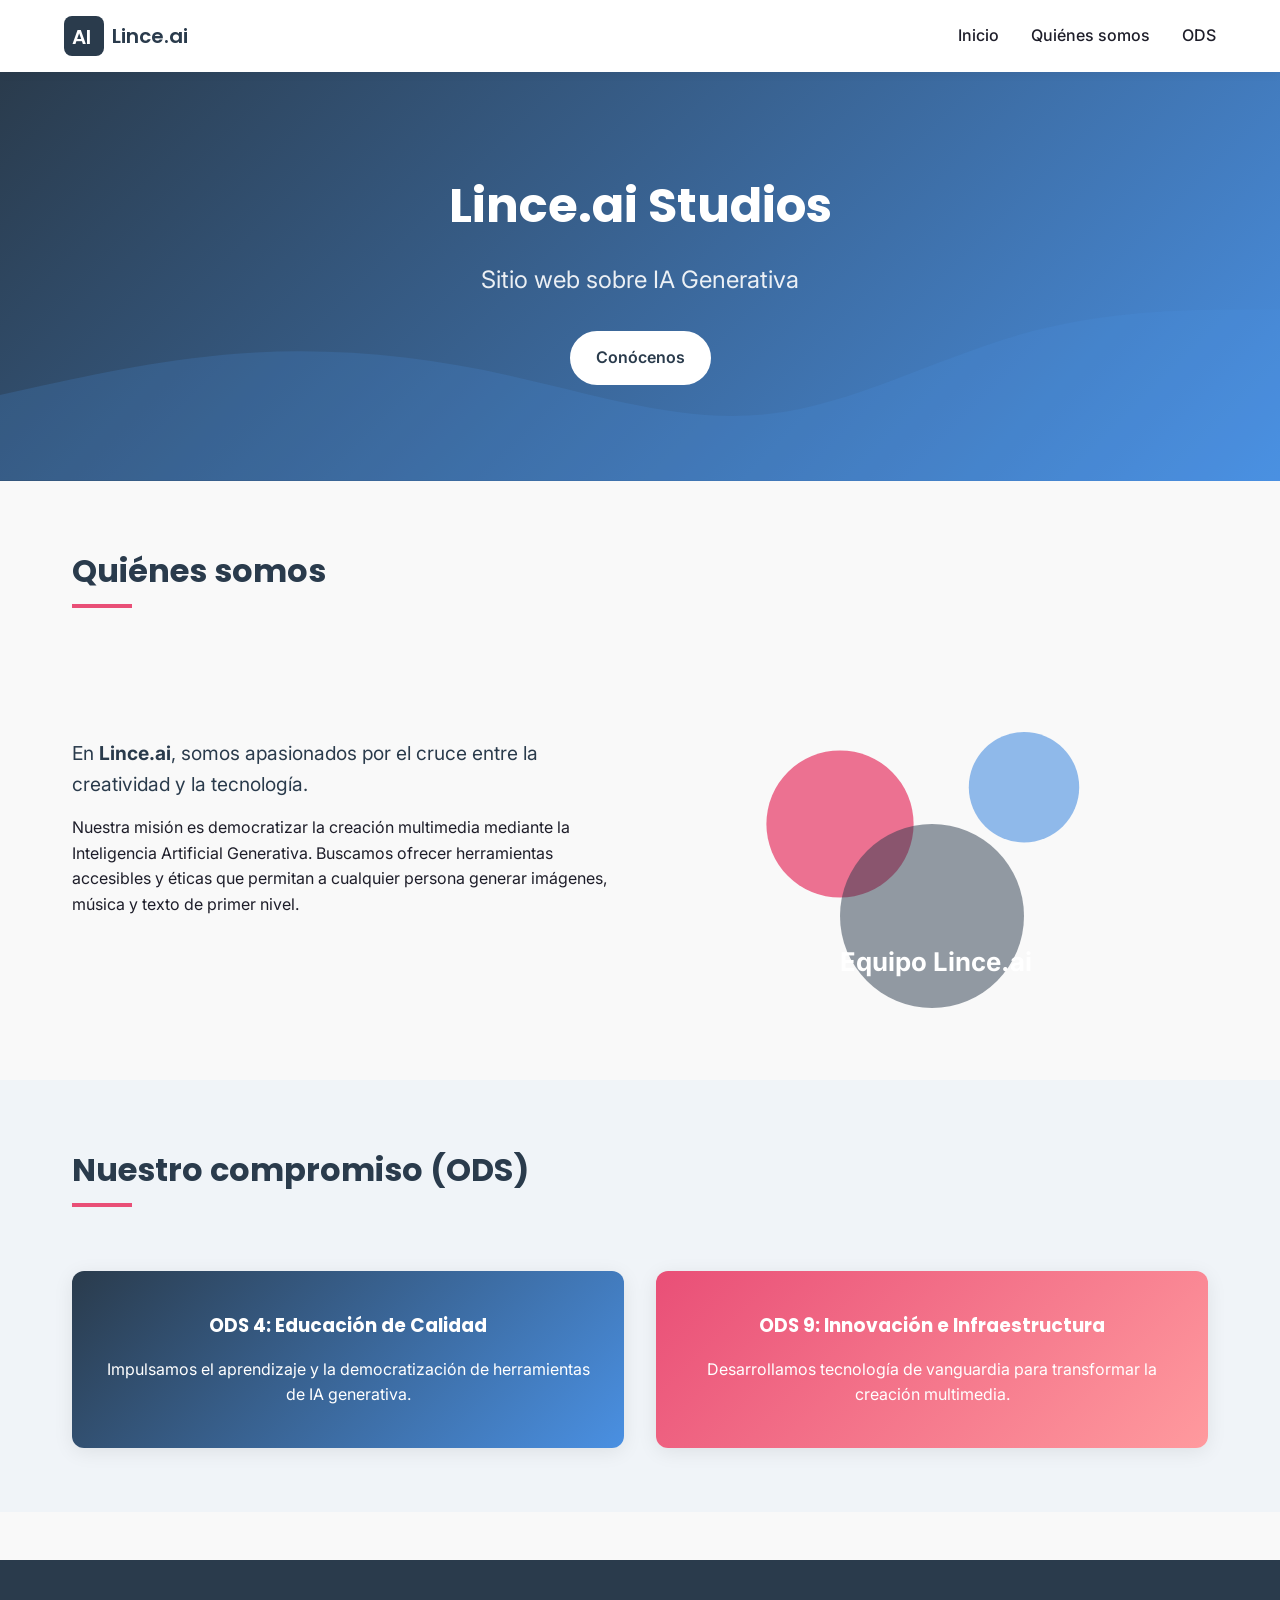
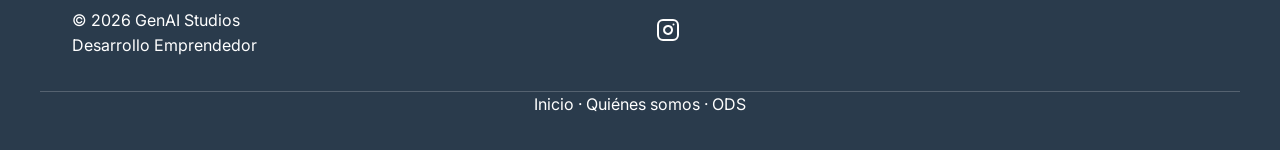
==== commit 99ec937f: "Add files via upload" ====
--- a/index.html
+++ b/index.html
@@ -4,274 +4,115 @@
   <meta charset="UTF-8">
   <meta name="viewport" content="width=device-width, initial-scale=1.0">
   <title>GenAI Studios · IA Generativa</title>
-  <!-- Meta description (incluye el tema) -->
   <meta name="description" content="Sitio web sobre IA Generativa: exploramos el futuro de la multimedia generada por inteligencia artificial. Prototipo estático con HTML y CSS.">
-  <!-- Open Graph / Facebook -->
   <meta property="og:type" content="website">
   <meta property="og:title" content="GenAI Studios · IA Generativa">
+  <link rel="icon" type="image/png" href="logo.png">
   <meta property="og:description" content="Sitio web sobre IA Generativa: multimedia generada por inteligencia artificial. Prototipo interactivo solo con CSS.">
-  <meta property="og:image" content="https://via.placeholder.com/1200x630/2A3B4C/FFFFFF?text=IA+Generativa"> <!-- URL externa opcional -->
+  <meta property="og:image" content="https://via.placeholder.com/1200x630/2A3B4C/FFFFFF?text=IA+Generativa">
   <meta property="og:url" content="https://ejemplo.com">
   <meta name="twitter:card" content="summary_large_image">
-  <!-- Fuentes Google -->
   <link rel="preconnect" href="https://fonts.googleapis.com">
   <link rel="preconnect" href="https://fonts.gstatic.com" crossorigin>
   <link href="https://fonts.googleapis.com/css2?family=Inter:opsz,wght@14..32,400;14..32,600;14..32,700&family=Poppins:wght@500;600&display=swap" rel="stylesheet">
-  <!-- Estilos -->
   <link rel="stylesheet" href="styles.css">
-  <!-- Tema del sitio (comentario obligatorio) -->
-  <!-- Tema del sitio: IA Generativa -->
 </head>
 <body data-topic="IA Generativa">
-  <!-- 
-    =============================================
-    INTERACCIONES IMPLEMENTADAS (SIN JAVASCRIPT)
-    =============================================
-    1. Menú responsive: checkbox-hack (input + label).
-    2. Modal con :target (CTA del hero).
-    3. Tarjetas de servicios con details/summary (más info).
-    4. Carrusel de testimonios con radio buttons + labels.
-    5. Formulario con validación HTML5 y mensaje de éxito mediante ancla (#contacto-gracias).
-    6. Navegación suave con scroll-behavior: smooth.
-    7. Página activa: aria-current="page" en el enlace "Inicio".
-    8. Efectos hover/focus con transiciones y sombras.
-    9. Animaciones al cargar (simulan scroll reveal) con respeto a prefers-reduced-motion.
-    10. Microinteracciones en iconos sociales con @keyframes.
 
-    LIMITACIONES (COMPORTAMIENTOS QUE REQUERIRÍAN JS O BACKEND)
-    - Envío real del formulario: necesitaría backend o fetch. Aquí se simula con ancla.
-    - Validación en tiempo real con mensajes dinámicos: se usaría JS para mostrar errores.
-    - Scroll reveal real (Intersection Observer): se simula con animación al cargar.
-    - Estados de carga (loading/spinner): se muestra un ejemplo estático comentado en servicios.
-    - Persistencia del carrusel sin recarga: los radios funcionan, pero no hay auto-play.
-    =============================================
-  -->
-
-  <!-- HEADER con menú responsive (checkbox hack) -->
   <header class="header">
     <div class="header__container">
-      <!-- Logo SVG inline -->
-      <a href="#" class="logo" aria-label="GenAI Studios">
+      <a href="#inicio" class="logo" aria-label="Lince.ai">
         <svg width="40" height="40" viewBox="0 0 40 40" fill="none" xmlns="http://www.w3.org/2000/svg" aria-hidden="true">
           <rect width="40" height="40" rx="8" fill="var(--color-primary)" />
           <text x="8" y="28" font-family="Poppins, sans-serif" font-size="20" font-weight="600" fill="white">AI</text>
         </svg>
-        <span class="logo__text">GenAI</span>
+        <span class="logo__text">Lince.ai</span>
       </a>
 
-      <!-- Checkbox oculto para menú hamburguesa -->
       <input type="checkbox" id="menu-toggle" class="menu-toggle" aria-hidden="true">
       <label for="menu-toggle" class="menu-icon" aria-label="Abrir menú">
         <span></span><span></span><span></span>
       </label>
 
-      <!-- Menú de navegación -->
       <nav class="nav" aria-label="Principal">
         <ul class="nav__list">
-          <li class="nav__item"><a href="#" class="nav__link" aria-current="page">Inicio</a></li>
-          <li class="nav__item"><a href="#sobre" class="nav__link">Sobre</a></li>
-          <li class="nav__item"><a href="#servicios" class="nav__link">Servicios</a></li>
-          <li class="nav__item"><a href="#testimonios" class="nav__link">Testimonios</a></li>
-          <li class="nav__item"><a href="#contacto" class="nav__link">Contacto</a></li>
+          <li class="nav__item"><a href="#inicio" class="nav__link" aria-current="page">Inicio</a></li>
+          <li class="nav__item"><a href="#quienes-somos" class="nav__link">Quiénes somos</a></li>
+          <li class="nav__item"><a href="#ods" class="nav__link">ODS</a></li>
         </ul>
       </nav>
     </div>
   </header>
 
   <main>
-    <!-- HERO con CTA que abre modal :target -->
     <section class="hero" id="inicio">
       <div class="hero__content">
-        <h1 class="hero__title">GenAI Studios</h1>
+        <h1 class="hero__title">Lince.ai Studios</h1>
         <p class="hero__subtitle">Sitio web sobre IA Generativa</p>
-        <a href="#modal-cta" class="btn btn--primary">Descubre el futuro</a>
+        <a href="#quienes-somos" class="btn btn--secondary">Conócenos</a>
       </div>
-      <!-- Fondo SVG inline (ondas) -->
       <svg class="hero__wave" xmlns="http://www.w3.org/2000/svg" viewBox="0 0 1440 320" preserveAspectRatio="none" aria-hidden="true">
         <path fill="var(--color-secondary)" fill-opacity="0.2" d="M0,224L48,213.3C96,203,192,181,288,176C384,171,480,181,576,202.7C672,224,768,256,864,245.3C960,235,1056,181,1152,154.7C1248,128,1344,128,1392,128L1440,128L1440,320L1392,320C1344,320,1248,320,1152,320C1056,320,960,320,864,320C768,320,672,320,576,320C480,320,384,320,288,320C192,320,96,320,48,320L0,320Z"></path>
       </svg>
     </section>
 
-    <!-- MODAL CSS-only (activado por :target) -->
-    <div class="modal" id="modal-cta">
-      <div class="modal__content">
-        <h2>Bienvenido al futuro generativo</h2>
-        <p>Este modal se abre con <code>:target</code> sin JavaScript. Explora las posibilidades de la IA generativa en multimedia.</p>
-        <a href="#" class="btn btn--secondary">Cerrar</a>
-      </div>
-    </div>
-
-    <!-- SECCIÓN SOBRE NOSOTROS -->
-    <section class="section" id="sobre">
+    <section class="section" id="quienes-somos">
       <div class="container">
-        <h2 class="section__title">Sobre nosotros</h2>
+        <h2 class="section__title">Quiénes somos</h2>
         <div class="sobre-grid">
           <div class="sobre-text">
-            <!-- Primera línea con el tema y objetivo (obligatorio) -->
-            <p class="sobre-intro"><strong>IA Generativa</strong> es el núcleo de nuestra misión: democratizar la creación multimedia mediante inteligencia artificial.</p>
-            <p>Combinamos investigación de vanguardia con diseño accesible para ofrecer herramientas que generan imágenes, música y texto de forma ética y creativa.</p>
+            <p class="sobre-intro">En <strong>Lince.ai</strong>, somos apasionados por el cruce entre la creatividad y la tecnología.</p>
+            <p>Nuestra misión es democratizar la creación multimedia mediante la Inteligencia Artificial Generativa. Buscamos ofrecer herramientas accesibles y éticas que permitan a cualquier persona generar imágenes, música y texto de primer nivel.</p>
           </div>
           <div class="sobre-image">
-            <!-- SVG inline ilustrativo -->
             <svg width="100%" height="200" viewBox="0 0 300 200" xmlns="http://www.w3.org/2000/svg" aria-hidden="true">
               <circle cx="100" cy="100" r="40" fill="var(--color-accent)" opacity="0.8" />
               <circle cx="200" cy="80" r="30" fill="var(--color-secondary)" opacity="0.6" />
               <circle cx="150" cy="150" r="50" fill="var(--color-primary)" opacity="0.5" />
-              <text x="120" y="180" font-family="Inter" fill="white" font-size="12">IA Generativa</text>
+              <text x="100" y="180" font-family="Inter" fill="white" font-size="14" font-weight="bold">Equipo Lince.ai</text>
             </svg>
           </div>
         </div>
       </div>
     </section>
 
-    <!-- SECCIÓN SERVICIOS con tarjetas y details/summary -->
-    <section class="section section--alt" id="servicios">
+    <section class="section section--alt" id="ods">
       <div class="container">
-        <h2 class="section__title">Servicios</h2>
-        <div class="cards-grid">
-          <!-- Tarjeta 1 -->
-          <article class="card">
-            <svg class="card__icon" width="60" height="60" viewBox="0 0 24 24" fill="none" stroke="currentColor" stroke-width="1.5" aria-hidden="true"><path d="M4 16l4-4 4 4 4-4 4 4" stroke="var(--color-primary)"/><rect x="2" y="4" width="20" height="16" rx="2" stroke="var(--color-primary)"/></svg>
-            <h3 class="card__title">Generación de imágenes</h3>
-            <p class="card__desc">Crea visuales únicos con modelos de última generación.</p>
-            <details class="card__details">
-              <summary class="card__summary">Más información</summary>
-              <p class="card__extra">Desde bocetos a fotorrealismo, entrenamos modelos personalizados para tu marca.</p>
-            </details>
-          </article>
-          <!-- Tarjeta 2 con simulación de "loading" (estático) -->
-          <article class="card">
-            <svg class="card__icon" width="60" height="60" viewBox="0 0 24 24" fill="none" stroke="currentColor" stroke-width="1.5" aria-hidden="true"><path d="M9 18V5l12-2v13" stroke="var(--color-secondary)"/><circle cx="6" cy="18" r="3" stroke="var(--color-secondary)"/><circle cx="18" cy="16" r="3" stroke="var(--color-secondary)"/></svg>
-            <h3 class="card__title">Música generativa</h3>
-            <p class="card__desc">Composiciones infinitas adaptadas a tu proyecto.</p>
-            <details class="card__details">
-              <summary class="card__summary">Más información</summary>
-              <p class="card__extra">Usamos redes neuronales para generar bandas sonoras únicas en tiempo real.</p>
-            </details>
-            <!-- Ejemplo de botón con spinner CSS (simula loading, solo visual) -->
-            <button class="btn btn--loading-sim" disabled aria-label="Simulación de carga">Cargando...</button>
-            <!-- Comentario: en un caso real, JS cambiaría el estado. Aquí es estático. -->
-          </article>
-          <!-- Tarjeta 3 -->
-          <article class="card">
-            <svg class="card__icon" width="60" height="60" viewBox="0 0 24 24" fill="none" stroke="currentColor" stroke-width="1.5" aria-hidden="true"><path d="M12 6v12M6 12h12" stroke="var(--color-accent)"/><circle cx="12" cy="12" r="9" stroke="var(--color-accent)"/></svg>
-            <h3 class="card__title">Texto creativo</h3>
-            <p class="card__desc">Redacción automática, guiones y storytelling.</p>
-            <details class="card__details">
-              <summary class="card__summary">Más información</summary>
-              <p class="card__extra">Modelos de lenguaje ajustados a tu tono y necesidades.</p>
-            </details>
-          </article>
-        </div>
-      </div>
-    </section>
-
-    <!-- SECCIÓN TESTIMONIOS con carrusel de radio buttons -->
-    <section class="section" id="testimonios">
-      <div class="container">
-        <h2 class="section__title">Testimonios</h2>
-        <div class="carousel-container">
-          <!-- Radios ocultos -->
-          <input type="radio" name="testimonial" id="test-1" class="carousel-radio" checked>
-          <input type="radio" name="testimonial" id="test-2" class="carousel-radio">
-          <input type="radio" name="testimonial" id="test-3" class="carousel-radio">
-
-          <!-- Slides -->
-          <div class="carousel-slides">
-            <div class="slide" id="slide1">
-              <blockquote>
-                <p>"La IA generativa ha transformado nuestro flujo de trabajo. Las imágenes creadas son asombrosas."</p>
-                <cite>— Ana López, Directora de Arte</cite>
-              </blockquote>
-            </div>
-            <div class="slide" id="slide2">
-              <blockquote>
-                <p>"La música generada encaja perfectamente con nuestros vídeos. Ahorramos horas de edición."</p>
-                <cite>— Carlos Ruiz, Productor Audiovisual</cite>
-              </blockquote>
-            </div>
-            <div class="slide" id="slide3">
-              <blockquote>
-                <p>"El texto generado es coherente y creativo. Ideal para campañas de marketing."</p>
-                <cite>— Marta Gómez, Content Manager</cite>
-              </blockquote>
-            </div>
+        <h2 class="section__title">Nuestro compromiso (ODS)</h2>
+        <div class="ods-grid">
+          <div class="ods-card">
+            <h3>ODS 4: Educación de Calidad</h3>
+            <p>Impulsamos el aprendizaje y la democratización de herramientas de IA generativa.</p>
           </div>
-
-          <!-- Controles (labels) -->
-          <div class="carousel-controls">
-            <label for="test-1" class="carousel-label" aria-label="Testimonio 1">1</label>
-            <label for="test-2" class="carousel-label" aria-label="Testimonio 2">2</label>
-            <label for="test-3" class="carousel-label" aria-label="Testimonio 3">3</label>
+          <div class="ods-card">
+            <h3>ODS 9: Innovación e Infraestructura</h3>
+            <p>Desarrollamos tecnología de vanguardia para transformar la creación multimedia.</p>
           </div>
-        </div>
-      </div>
-    </section>
-
-    <!-- SECCIÓN CONTACTO con formulario y éxito por ancla -->
-    <section class="section section--alt" id="contacto">
-      <div class="container">
-        <h2 class="section__title">Contacto</h2>
-        <!-- Formulario con validación HTML5; action apunta a #contacto-gracias -->
-        <form action="#contacto-gracias" method="get" class="form">
-          <div class="form__group">
-            <label for="nombre">Nombre *</label>
-            <input type="text" id="nombre" name="nombre" required aria-required="true" aria-describedby="nombre-error">
-            <!-- Mensaje de error estático (solo visible con :invalid? No sin JS. Se comenta su propósito) -->
-            <span id="nombre-error" class="form__error">El nombre es obligatorio (simulado, JS mostraría esto)</span>
-          </div>
-          <div class="form__group">
-            <label for="email">Email *</label>
-            <input type="email" id="email" name="email" required aria-required="true" aria-describedby="email-error">
-            <span id="email-error" class="form__error">Introduce un email válido</span>
-          </div>
-          <div class="form__group">
-            <label for="mensaje">Mensaje *</label>
-            <textarea id="mensaje" name="mensaje" required aria-required="true" aria-describedby="mensaje-error"></textarea>
-            <span id="mensaje-error" class="form__error">El mensaje no puede estar vacío</span>
-          </div>
-          <button type="submit" class="btn btn--primary">Enviar mensaje</button>
-        </form>
-
-        <!-- Mensaje de éxito oculto que se muestra al llegar al ancla #contacto-gracias -->
-        <div id="contacto-gracias" class="success-message">
-          <p>¡Gracias por contactarnos! Te responderemos a la mayor brevedad. (Simulación: el envío real requiere backend).</p>
-          <a href="#contacto" class="btn btn--secondary">Volver al formulario</a>
         </div>
       </div>
     </section>
   </main>
 
-  <!-- FOOTER -->
   <footer class="footer">
     <div class="container footer__grid">
       <div class="footer__col">
         <p>&copy; 2026 GenAI Studios</p>
-        <p>Aviso de privacidad · Términos</p>
-      </div>
-      <div class="footer__col">
-        <p>Dirección ficticia: Av. Innovación 123, Madrid</p>
+        <p>Desarrollo Emprendedor</p>
       </div>
       <div class="footer__col footer__social">
-        <!-- Iconos sociales con microinteracción (hover animado) -->
-        <a href="#" aria-label="Twitter">
-          <svg width="24" height="24" viewBox="0 0 24 24" fill="currentColor"><path d="M23 3a10.9 10.9 0 0 1-3.14 1.53 4.48 4.48 0 0 0-7.86 3v1A10.66 10.66 0 0 1 3 4s-4 9 5 13a11.64 11.64 0 0 1-7 2c9 5 20 0 20-11.5a4.5 4.5 0 0 0-.08-.83A7.72 7.72 0 0 0 23 3z"/></svg>
-        </a>
-        <a href="#" aria-label="LinkedIn">
-          <svg width="24" height="24" viewBox="0 0 24 24" fill="currentColor"><path d="M16 8a6 6 0 0 1 6 6v7h-4v-7a2 2 0 0 0-2-2 2 2 0 0 0-2 2v7h-4v-7a6 6 0 0 1 6-6z"/><rect x="2" y="9" width="4" height="12"/><circle cx="4" cy="4" r="2"/></svg>
+        <a href="https://www.instagram.com/linces.ia/?utm_source=ig_web_button_share_sheet" target="_blank" aria-label="Instagram de Linces.IA">
+          <svg width="24" height="24" viewBox="0 0 24 24" fill="none" stroke="currentColor" stroke-width="2" stroke-linecap="round" stroke-linejoin="round">
+            <rect x="2" y="2" width="20" height="20" rx="5" ry="5"></rect>
+            <path d="M16 11.37A4 4 0 1 1 12.63 8 4 4 0 0 1 16 11.37z"></path>
+            <line x1="17.5" y1="6.5" x2="17.51" y2="6.5"></line>
+          </svg>
         </a>
       </div>
     </div>
-    <!-- Enlaces secundarios -->
     <div class="container footer__links">
-      <a href="#">Inicio</a> · <a href="#sobre">Sobre</a> · <a href="#servicios">Servicios</a> · <a href="#testimonios">Testimonios</a> · <a href="#contacto">Contacto</a>
+      <a href="#inicio">Inicio</a> · <a href="#quienes-somos">Quiénes somos</a> · <a href="#ods">ODS</a>
     </div>
   </footer>
 
-  <!-- Nota sobre sitemap y robots (recomendados pero no incluidos por restricción) -->
-  <!-- 
-    En un sitio real se incluirían robots.txt y sitemap.xml para SEO.
-    Por restricción del entregable (solo HTML/CSS) no se añaden.
-  -->
 </body>
 </html>
--- a/styles.css
+++ b/styles.css
@@ -1,6 +1,6 @@
 /* ========== GLOBAL & VARIABLES ========== */
 :root {
-  /* Paleta de 3 colores */
+  /* Paleta de colores */
   --color-primary: #2A3B4C;    /* Azul oscuro */
   --color-secondary: #4A90E2;  /* Azul medio */
   --color-accent: #E94F77;      /* Rosa */
@@ -13,7 +13,7 @@
   --font-body: 'Inter', sans-serif;
   --font-heading: 'Poppins', sans-serif;
 
-  /* Transiciones */
+  /* Transiciones y Sombras */
   --transition: all 0.3s ease;
   --shadow: 0 4px 20px rgba(0,0,0,0.08);
   --shadow-hover: 0 10px 30px rgba(0,0,0,0.15);
@@ -65,6 +65,7 @@
   position: relative;
   display: inline-block;
 }
+
 .section__title::after {
   content: '';
   display: block;
@@ -74,7 +75,7 @@
   margin-top: 0.5rem;
 }
 
-/* ========== HEADER & NAV (checkbox hack) ========== */
+/* ========== HEADER & NAV ========== */
 .header {
   background-color: white;
   box-shadow: 0 2px 10px rgba(0,0,0,0.05);
@@ -120,6 +121,7 @@
   height: 21px;
   cursor: pointer;
 }
+
 .menu-icon span {
   display: block;
   height: 3px;
@@ -149,12 +151,6 @@
   color: var(--color-secondary);
   border-bottom-color: var(--color-secondary);
   outline: none;
-}
-
-.nav__link[aria-current="page"] {
-  border-bottom-color: var(--color-accent);
-  color: var(--color-primary);
-  font-weight: 600;
 }
 
 /* Responsive: mobile */
@@ -176,7 +172,7 @@
   }
 
   .menu-toggle:checked ~ .nav {
-    max-height: 300px; /* suficiente para el menú */
+    max-height: 300px; 
   }
 
   .nav__list {
@@ -238,86 +234,19 @@
   background: transparent;
 }
 
-.btn--primary {
-  background-color: var(--color-accent);
-  color: white;
-}
-
-.btn--primary:hover,
-.btn--primary:focus {
-  background-color: transparent;
-  border-color: var(--color-accent);
-  color: var(--color-accent);
-  transform: translateY(-2px);
-  box-shadow: var(--shadow-hover);
-}
-
 .btn--secondary {
   background-color: white;
   color: var(--color-primary);
-  border: 2px solid var(--color-primary);
+  border: 2px solid white;
 }
 
 .btn--secondary:hover,
 .btn--secondary:focus {
-  background-color: var(--color-primary);
+  background-color: transparent;
   color: white;
 }
 
-/* Botón simulado de loading (estático) */
-.btn--loading-sim {
-  background-color: #ccc;
-  color: #666;
-  cursor: not-allowed;
-  margin-top: 0.5rem;
-  position: relative;
-  pointer-events: none; /* no interactuable */
-}
-.btn--loading-sim::after {
-  content: '';
-  position: absolute;
-  width: 1rem;
-  height: 1rem;
-  border: 2px solid #666;
-  border-top-color: transparent;
-  border-radius: 50%;
-  right: 1rem;
-  top: 0.7rem;
-  animation: spin 1s linear infinite;
-}
-@keyframes spin {
-  to { transform: rotate(360deg); }
-}
-
-/* ========== MODAL CON :TARGET ========== */
-.modal {
-  display: none;
-  position: fixed;
-  top: 0;
-  left: 0;
-  right: 0;
-  bottom: 0;
-  background: rgba(0,0,0,0.5);
-  z-index: 1000;
-  justify-content: center;
-  align-items: center;
-}
-
-.modal:target {
-  display: flex;
-}
-
-.modal__content {
-  background: white;
-  padding: 2rem;
-  border-radius: 8px;
-  max-width: 500px;
-  width: 90%;
-  position: relative;
-  animation: fadeIn 0.3s;
-}
-
-/* ========== SOBRE NOSOTROS ========== */
+/* ========== QUIÉNES SOMOS ========== */
 .sobre-grid {
   display: grid;
   grid-template-columns: 1fr 1fr;
@@ -342,211 +271,38 @@
   }
 }
 
-/* ========== TARJETAS DE SERVICIOS ========== */
-.cards-grid {
+/* ========== ODS ========== */
+.ods-grid {
   display: grid;
-  grid-template-columns: repeat(auto-fit, minmax(280px, 1fr));
+  grid-template-columns: repeat(auto-fit, minmax(250px, 1fr));
   gap: 2rem;
-}
-
-.card {
-  background: white;
-  padding: 2rem 1.5rem;
+  margin-top: 2rem;
+}
+
+.ods-card {
+  background: linear-gradient(135deg, var(--color-primary) 0%, var(--color-secondary) 100%);
+  color: white;
+  padding: 2.5rem 1.5rem;
   border-radius: 12px;
+  text-align: center;
   box-shadow: var(--shadow);
-  transition: var(--transition);
-  display: flex;
-  flex-direction: column;
-}
-
-.card:hover,
-.card:focus-within {
-  transform: translateY(-5px);
-  box-shadow: var(--shadow-hover);
-}
-
-.card__icon {
+  animation: float 4s ease-in-out infinite;
+}
+
+.ods-card:nth-child(2) {
+  background: linear-gradient(135deg, var(--color-accent) 0%, #FF9A9E 100%);
+  animation-delay: 2s;
+}
+
+.ods-card h3 {
+  font-family: var(--font-heading);
   margin-bottom: 1rem;
-  color: var(--color-primary);
-}
-
-.card__title {
-  font-family: var(--font-heading);
-  margin-bottom: 0.75rem;
-  color: var(--color-primary);
-}
-
-.card__desc {
-  margin-bottom: 1rem;
-  flex-grow: 1;
-}
-
-.card__details {
-  margin-top: 0.5rem;
-}
-
-.card__summary {
-  cursor: pointer;
-  color: var(--color-secondary);
-  font-weight: 600;
-  list-style: none; /* quita triángulo por defecto */
-}
-.card__summary::-webkit-details-marker {
-  display: none;
-}
-.card__summary:hover {
-  text-decoration: underline;
-}
-
-.card__extra {
-  margin-top: 0.75rem;
-  padding: 0.75rem;
-  background: #f5f5f5;
-  border-radius: 6px;
-}
-
-/* ========== CARRUSEL CON RADIO ========== */
-.carousel-container {
-  position: relative;
-  max-width: 800px;
-  margin: 0 auto;
-}
-
-.carousel-radio {
-  display: none;
-}
-
-.carousel-slides {
-  position: relative;
-  min-height: 200px;
-  margin-bottom: 1rem;
-}
-
-.slide {
-  display: none;
-  background: white;
-  padding: 2rem;
-  border-radius: 12px;
-  box-shadow: var(--shadow);
-  text-align: center;
-  animation: fadeIn 0.5s;
-}
-
-#test-1:checked ~ .carousel-slides #slide1,
-#test-2:checked ~ .carousel-slides #slide2,
-#test-3:checked ~ .carousel-slides #slide3 {
-  display: block;
-}
-
-.carousel-controls {
-  display: flex;
-  justify-content: center;
-  gap: 1rem;
-}
-
-.carousel-label {
-  display: inline-block;
-  width: 40px;
-  height: 40px;
-  line-height: 40px;
-  text-align: center;
-  border-radius: 50%;
-  background: var(--color-primary);
-  color: white;
-  cursor: pointer;
-  transition: var(--transition);
-}
-
-.carousel-label:hover,
-.carousel-label:focus {
-  background: var(--color-accent);
-  transform: scale(1.1);
-}
-
-/* ========== FORMULARIO ========== */
-.form {
-  max-width: 600px;
-  margin: 0 auto;
-  background: white;
-  padding: 2rem;
-  border-radius: 12px;
-  box-shadow: var(--shadow);
-}
-
-.form__group {
-  margin-bottom: 1.5rem;
-}
-
-.form label {
-  display: block;
-  margin-bottom: 0.25rem;
-  font-weight: 600;
-}
-
-.form input,
-.form textarea {
-  width: 100%;
-  padding: 0.75rem;
-  border: 1px solid var(--color-border);
-  border-radius: 6px;
-  font-family: inherit;
-  font-size: 1rem;
-}
-
-.form input:focus,
-.form textarea:focus {
-  outline: 2px solid var(--color-secondary);
-  border-color: transparent;
-}
-
-.form__error {
-  display: block;
-  color: var(--color-accent);
-  font-size: 0.875rem;
-  margin-top: 0.25rem;
-  opacity: 0.8;
-}
-
-/* Mensaje de éxito por ancla */
-.success-message {
-  display: none;
-  background: #d4edda;
-  color: #155724;
-  padding: 2rem;
-  border-radius: 8px;
-  text-align: center;
-  margin-top: 2rem;
-}
-#contacto-gracias:target {
-  display: block;
-}
-#contacto-gracias:target ~ .form {
-  display: none;
-}
-/* Nota: el formulario y el mensaje son hermanos, así que usamos el selector ~ */
-#contacto-gracias:target {
-  display: block;
-}
-/* Pero como están en el mismo contenedor, podemos ocultar el formulario cuando el mensaje es objetivo */
-#contacto-gracias:target {
-  display: block;
-}
-#contacto-gracias:target ~ .form {
-  display: none;
-}
-/* Ajuste: el formulario está antes del mensaje en el DOM, así que necesitamos un hermano posterior? En nuestro HTML el mensaje está después del formulario, así que podemos usar el selector general de hermanos ~ */
-#contacto-gracias:target ~ .form {
-  display: none;
-}
-/* Para que funcione, el mensaje debe estar después del formulario (lo está) y ambos dentro del mismo contenedor. */
-#contacto-gracias {
-  display: none;
-}
-#contacto-gracias:target {
-  display: block;
-}
-#contacto-gracias:target ~ .form {
-  display: none;
+}
+
+@keyframes float {
+  0% { transform: translateY(0px); }
+  50% { transform: translateY(-12px); box-shadow: var(--shadow-hover); }
+  100% { transform: translateY(0px); }
 }
 
 /* ========== FOOTER ========== */
@@ -615,16 +371,9 @@
   }
 }
 
-@keyframes fadeIn {
-  from { opacity: 0; }
-  to { opacity: 1; }
-}
-
-/* Animaciones al cargar (simulan scroll reveal) */
 .section {
   animation: fadeInUp 1s ease;
 }
-/* Pero no queremos animar todo cada vez que aparece en scroll, es solo al cargar. */
 
 /* ========== ACCESIBILIDAD ========== */
 :focus-visible {
@@ -632,7 +381,6 @@
   outline-offset: 2px;
 }
 
-/* Respetar prefers-reduced-motion */
 @media (prefers-reduced-motion: reduce) {
   *,
   *::before,
@@ -644,18 +392,6 @@
   }
 }
 
-/* ========== UTILIDADES ========== */
-.visually-hidden {
-  position: absolute;
-  width: 1px;
-  height: 1px;
-  padding: 0;
-  margin: -1px;
-  overflow: hidden;
-  clip: rect(0,0,0,0);
-  border: 0;
-}
-
 /* ========== MEDIA QUERIES ADICIONALES ========== */
 @media (max-width: 480px) {
   .hero__title { font-size: 2rem; }
@@ -667,4 +403,4 @@
 }
 @media (min-width: 1440px) {
   .container { max-width: 1400px; }
-}+}
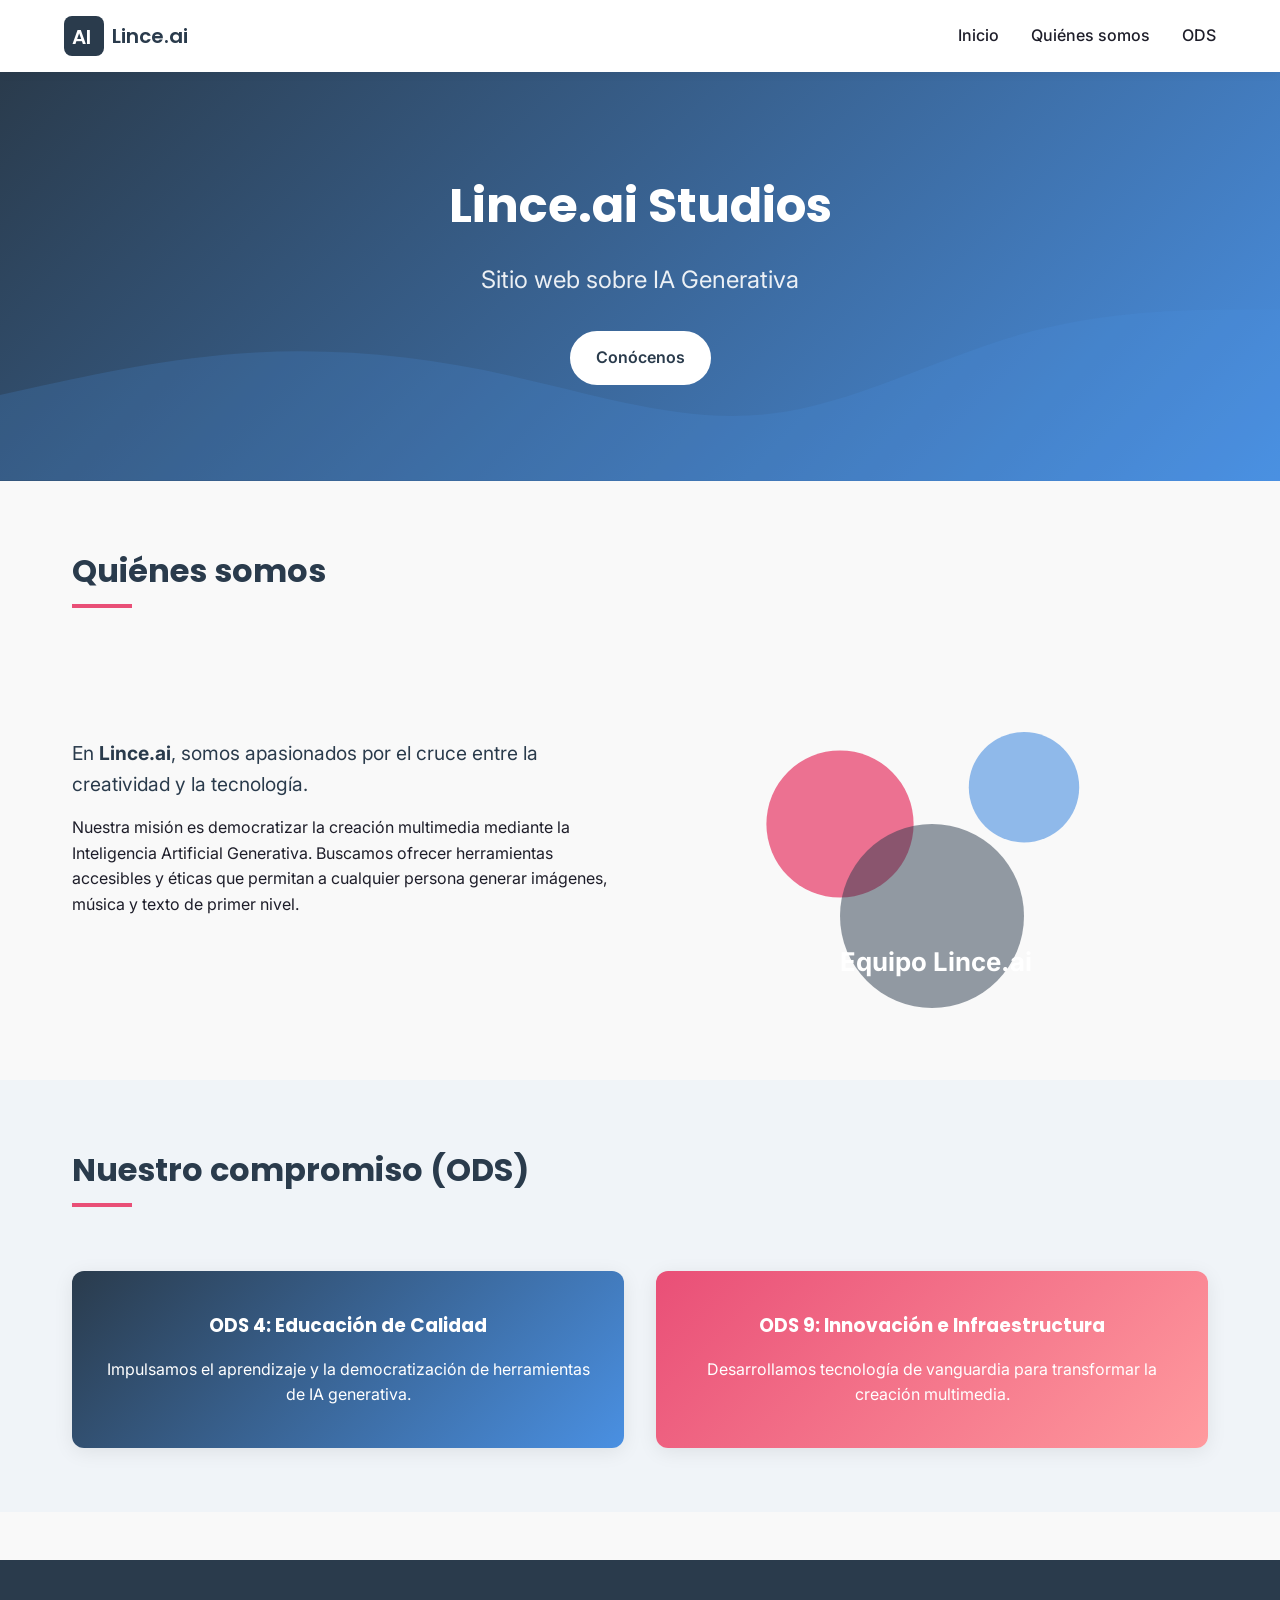
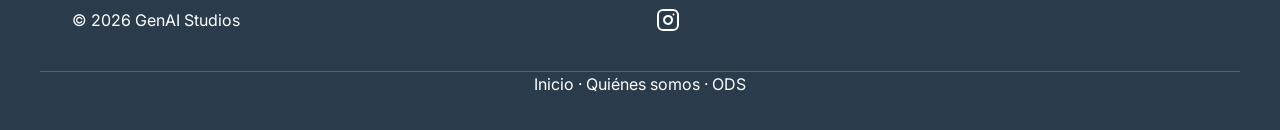
==== commit feee7ea0: "Remove line from footer" ====
--- a/index.html
+++ b/index.html
@@ -97,7 +97,6 @@
     <div class="container footer__grid">
       <div class="footer__col">
         <p>&copy; 2026 GenAI Studios</p>
-        <p>Desarrollo Emprendedor</p>
       </div>
       <div class="footer__col footer__social">
         <a href="https://www.instagram.com/linces.ia/?utm_source=ig_web_button_share_sheet" target="_blank" aria-label="Instagram de Linces.IA">
